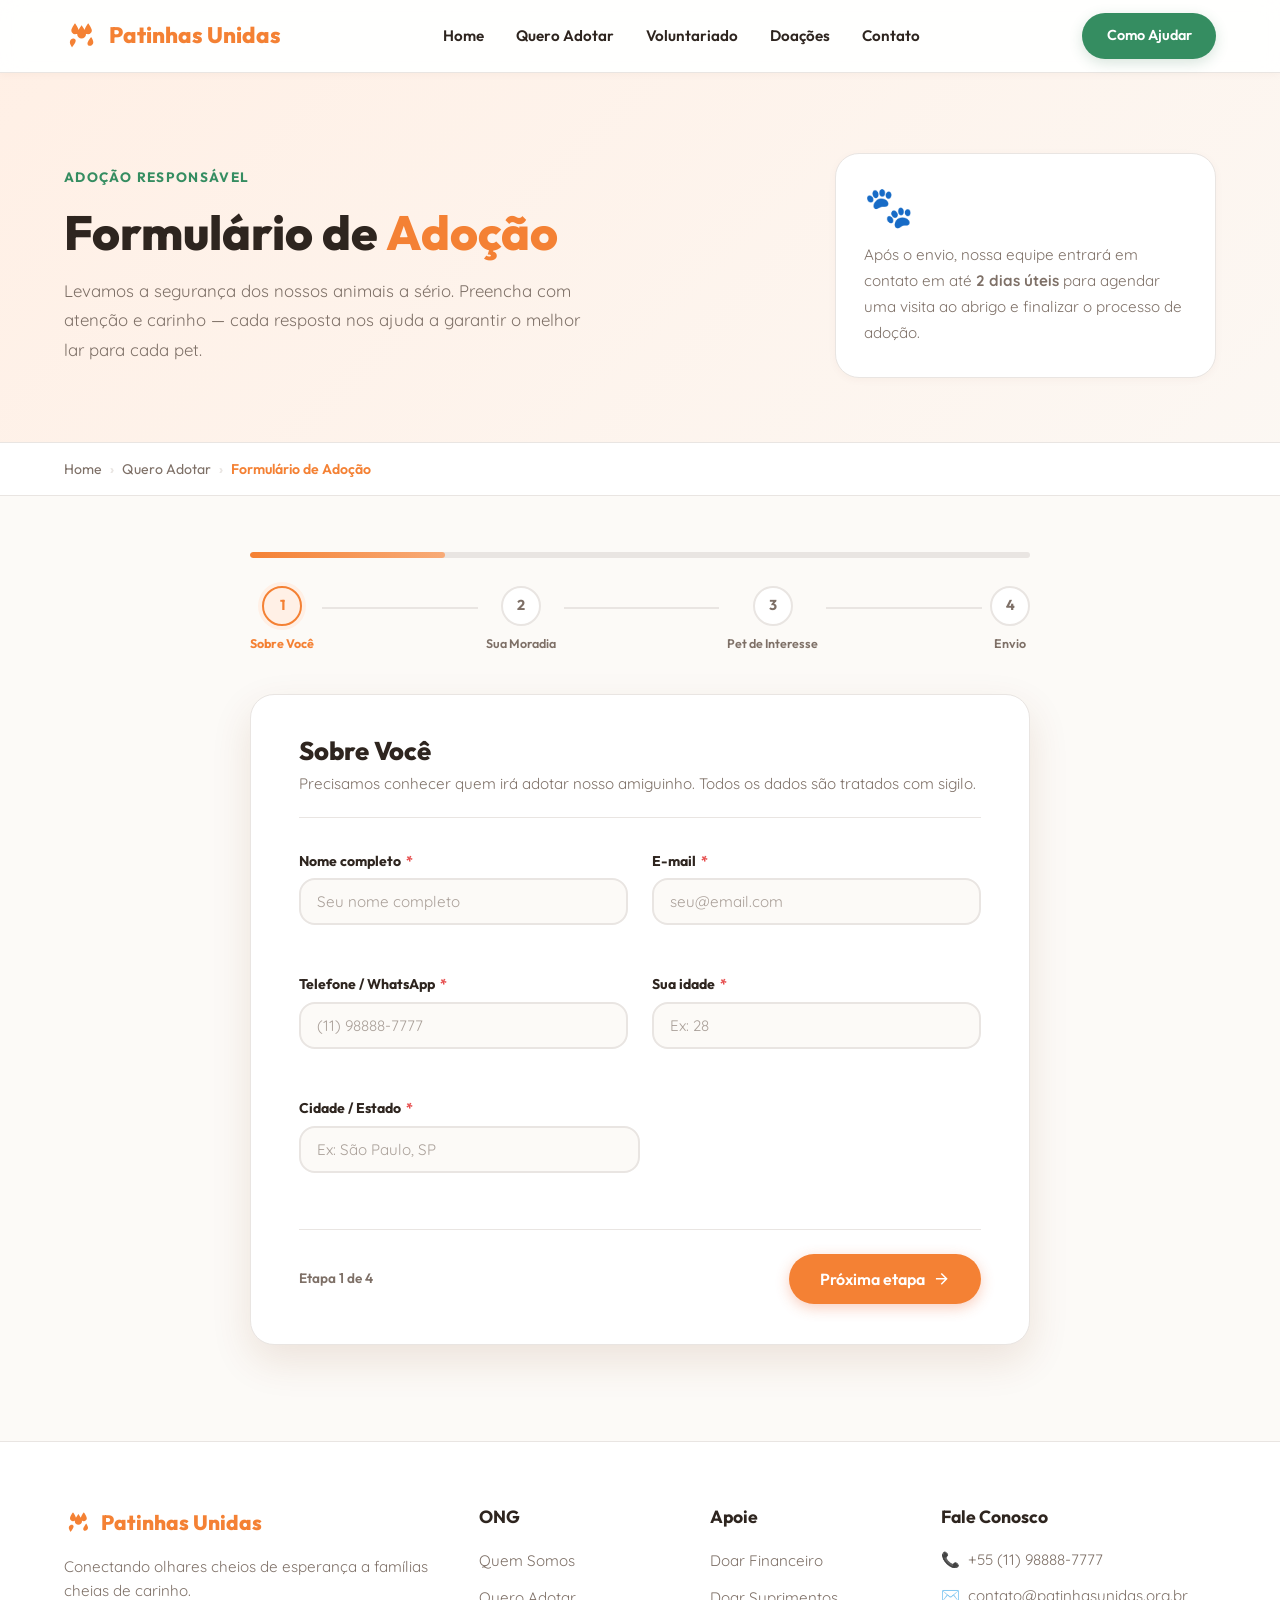
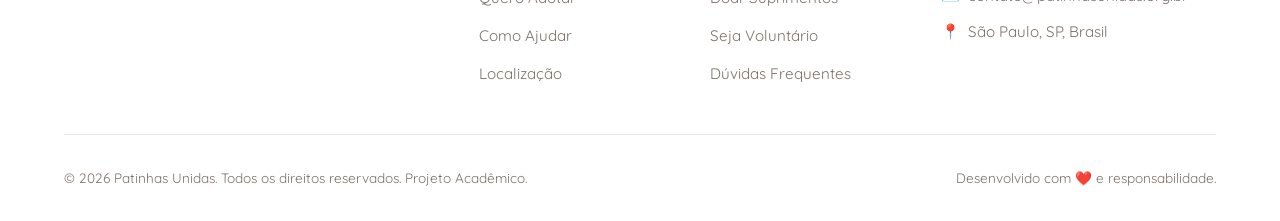
==== adotar.html @ 3703e211 "feat(adocao): cria formulario de adocao com validacao JS e campos condicionais para felinos" ====
<!DOCTYPE html>
<html lang="pt-BR">
<head>
    <meta charset="UTF-8">
    <meta name="viewport" content="width=device-width, initial-scale=1.0">
    <meta name="description" content="Preencha o formulário de adoção responsável da Patinhas Unidas e dê um lar amoroso a um animal resgatado.">
    <title>Formulário de Adoção | Patinhas Unidas</title>

    <link rel="stylesheet" href="css/variables.css">
    <link rel="stylesheet" href="css/global.css">
    <link rel="stylesheet" href="css/pages.css">
</head>
<body>

    <!-- ==========================================
         CABEÇALHO GLOBAL (HEADER)
         ========================================== -->
    <header class="site-header" id="main-header">
        <div class="container header-container">
            <a href="index.html" class="logo-area" aria-label="Voltar para a página inicial">
                <svg viewBox="0 0 24 24" xmlns="http://www.w3.org/2000/svg">
                    <path d="M12 14c-1.66 0-3-1.34-3-3 0-2 3-6 3-6s3 4 3 6c0 1.66-1.34 3-3 3zm-4.5-3c-1.38 0-2.5-1.12-2.5-2.5 0-1.67 2.5-5 2.5-5s2.5 3.33 2.5 5c0 1.38-1.12 2.5-2.5 2.5zm9 0c-1.38 0-2.5-1.12-2.5-2.5 0-1.67 2.5-5 2.5-5s2.5 3.33 2.5 5c0 1.38-1.12 2.5-2.5 2.5zM4 16.5c0-1.38 1.12-2.5 2.5-2.5.83 0 1.5.67 1.5 1.5 0 1.38-2.5 4.5-2.5 4.5s-1.5-2.12-1.5-3.5zm16 0c0 1.38-1.12 2.5-2.5 2.5-.83 0-1.5-.67-1.5-1.5 0-1.38 2.5-4.5 2.5-4.5s1.5 2.12 1.5 3.5z"/>
                </svg>
                <span>Patinhas Unidas</span>
            </a>

            <nav aria-label="Menu principal">
                <ul class="nav-menu">
                    <li><a href="index.html" class="nav-link">Home</a></li>
                    <li><a href="animais.html" class="nav-link">Quero Adotar</a></li>
                    <li><a href="voluntariado.html" class="nav-link">Voluntariado</a></li>
                    <li><a href="doacoes.html" class="nav-link">Doações</a></li>
                    <li><a href="contato.html" class="nav-link">Contato</a></li>
                </ul>
            </nav>

            <div class="header-actions">
                <a href="doacoes.html" class="btn btn-secondary btn-header-cta" style="padding: 0.6rem 1.4rem; font-size: 0.9rem;">Como Ajudar</a>
                <button class="hamburger" id="hamburger-menu" aria-label="Abrir menu de navegação" aria-expanded="false">
                    <span></span>
                    <span></span>
                    <span></span>
                </button>
            </div>
        </div>
    </header>

    <!-- ==========================================
         HERO DA PÁGINA DE ADOÇÃO
         ========================================== -->
    <section class="adoption-page-hero">
        <div class="container adoption-hero-container">
            <div class="adoption-hero-content">
                <span class="section-tag">Adoção Responsável</span>
                <h1 class="adoption-hero-title">Formulário de <span>Adoção</span></h1>
                <p class="adoption-hero-desc">Levamos a segurança dos nossos animais a sério. Preencha com atenção e carinho — cada resposta nos ajuda a garantir o melhor lar para cada pet.</p>
            </div>
            <div class="adoption-hero-note">
                <div class="hero-note-icon">🐾</div>
                <p>Após o envio, nossa equipe entrará em contato em até <strong>2 dias úteis</strong> para agendar uma visita ao abrigo e finalizar o processo de adoção.</p>
            </div>
        </div>
    </section>

    <!-- ==========================================
         BREADCRUMB
         ========================================== -->
    <nav class="breadcrumb-section" aria-label="Navegação estrutural">
        <div class="container">
            <div class="breadcrumb">
                <a href="index.html">Home</a>
                <span class="breadcrumb-sep">›</span>
                <a href="animais.html">Quero Adotar</a>
                <span class="breadcrumb-sep">›</span>
                <span class="breadcrumb-current">Formulário de Adoção</span>
            </div>
        </div>
    </nav>

    <!-- ==========================================
         SEÇÃO DO FORMULÁRIO
         ========================================== -->
    <section class="adoption-form-section">
        <div class="container">
            <div class="adoption-form-container">

                <!-- Indicador de Progresso (Steps) -->
                <div class="form-steps-wrapper" aria-label="Progresso do formulário">
                    <div class="form-progress-track"
                         role="progressbar"
                         aria-valuenow="25"
                         aria-valuemin="0"
                         aria-valuemax="100"
                         aria-label="Progresso do formulário">
                        <div class="form-progress-fill" id="form-progress-fill" style="width: 25%;"></div>
                    </div>
                    <div class="form-steps-nav">

                        <div class="step-item active" data-step="1">
                            <div class="step-circle">
                                <span class="step-num">1</span>
                                <svg class="step-check" viewBox="0 0 24 24" xmlns="http://www.w3.org/2000/svg">
                                    <path d="M9 16.17L4.83 12l-1.42 1.41L9 19 21 7l-1.41-1.41L9 16.17z"/>
                                </svg>
                            </div>
                            <span class="step-name">Sobre Você</span>
                        </div>

                        <div class="step-connector" aria-hidden="true"></div>

                        <div class="step-item" data-step="2">
                            <div class="step-circle">
                                <span class="step-num">2</span>
                                <svg class="step-check" viewBox="0 0 24 24" xmlns="http://www.w3.org/2000/svg">
                                    <path d="M9 16.17L4.83 12l-1.42 1.41L9 19 21 7l-1.41-1.41L9 16.17z"/>
                                </svg>
                            </div>
                            <span class="step-name">Sua Moradia</span>
                        </div>

                        <div class="step-connector" aria-hidden="true"></div>

                        <div class="step-item" data-step="3">
                            <div class="step-circle">
                                <span class="step-num">3</span>
                                <svg class="step-check" viewBox="0 0 24 24" xmlns="http://www.w3.org/2000/svg">
                                    <path d="M9 16.17L4.83 12l-1.42 1.41L9 19 21 7l-1.41-1.41L9 16.17z"/>
                                </svg>
                            </div>
                            <span class="step-name">Pet de Interesse</span>
                        </div>

                        <div class="step-connector" aria-hidden="true"></div>

                        <div class="step-item" data-step="4">
                            <div class="step-circle">
                                <span class="step-num">4</span>
                                <svg class="step-check" viewBox="0 0 24 24" xmlns="http://www.w3.org/2000/svg">
                                    <path d="M9 16.17L4.83 12l-1.42 1.41L9 19 21 7l-1.41-1.41L9 16.17z"/>
                                </svg>
                            </div>
                            <span class="step-name">Envio</span>
                        </div>

                    </div>
                </div>

                <!-- Card do Formulário -->
                <div class="form-card">
                    <form id="adoption-form" novalidate>

                        <!-- ===== ETAPA 1: Sobre Você ===== -->
                        <div class="form-step active" id="step-1">
                            <div class="form-step-header">
                                <h2 class="form-step-title">Sobre Você</h2>
                                <p class="form-step-desc">Precisamos conhecer quem irá adotar nosso amiguinho. Todos os dados são tratados com sigilo.</p>
                            </div>

                            <div class="form-row">
                                <div class="form-group">
                                    <label class="form-label" for="nome-adotante">
                                        Nome completo <span class="required-mark" aria-hidden="true">*</span>
                                    </label>
                                    <input
                                        type="text"
                                        id="nome-adotante"
                                        name="nome-adotante"
                                        class="form-control"
                                        placeholder="Seu nome completo"
                                        autocomplete="name"
                                        required
                                        aria-required="true"
                                        aria-describedby="erro-nome-adotante"
                                    >
                                    <span class="field-error" id="erro-nome-adotante" role="alert"></span>
                                </div>
                                <div class="form-group">
                                    <label class="form-label" for="email-adotante">
                                        E-mail <span class="required-mark" aria-hidden="true">*</span>
                                    </label>
                                    <input
                                        type="email"
                                        id="email-adotante"
                                        name="email-adotante"
                                        class="form-control"
                                        placeholder="seu@email.com"
                                        autocomplete="email"
                                        required
                                        aria-required="true"
                                        aria-describedby="erro-email-adotante"
                                    >
                                    <span class="field-error" id="erro-email-adotante" role="alert"></span>
                                </div>
                            </div>

                            <div class="form-row">
                                <div class="form-group">
                                    <label class="form-label" for="telefone-adotante">
                                        Telefone / WhatsApp <span class="required-mark" aria-hidden="true">*</span>
                                    </label>
                                    <input
                                        type="tel"
                                        id="telefone-adotante"
                                        name="telefone-adotante"
                                        class="form-control"
                                        placeholder="(11) 98888-7777"
                                        autocomplete="tel"
                                        required
                                        aria-required="true"
                                        aria-describedby="erro-telefone-adotante"
                                        maxlength="15"
                                    >
                                    <span class="field-error" id="erro-telefone-adotante" role="alert"></span>
                                </div>
                                <div class="form-group">
                                    <label class="form-label" for="idade-adotante">
                                        Sua idade <span class="required-mark" aria-hidden="true">*</span>
                                    </label>
                                    <input
                                        type="number"
                                        id="idade-adotante"
                                        name="idade-adotante"
                                        class="form-control"
                                        placeholder="Ex: 28"
                                        min="18"
                                        max="99"
                                        required
                                        aria-required="true"
                                        aria-describedby="erro-idade-adotante"
                                    >
                                    <span class="field-error" id="erro-idade-adotante" role="alert"></span>
                                </div>
                            </div>

                            <div class="form-row form-row-single">
                                <div class="form-group">
                                    <label class="form-label" for="cidade-adotante">
                                        Cidade / Estado <span class="required-mark" aria-hidden="true">*</span>
                                    </label>
                                    <input
                                        type="text"
                                        id="cidade-adotante"
                                        name="cidade-adotante"
                                        class="form-control"
                                        placeholder="Ex: São Paulo, SP"
                                        autocomplete="address-level2"
                                        required
                                        aria-required="true"
                                        aria-describedby="erro-cidade-adotante"
                                    >
                                    <span class="field-error" id="erro-cidade-adotante" role="alert"></span>
                                </div>
                            </div>
                        </div>

                        <!-- ===== ETAPA 2: Sua Moradia ===== -->
                        <div class="form-step" id="step-2">
                            <div class="form-step-header">
                                <h2 class="form-step-title">Sua Moradia</h2>
                                <p class="form-step-desc">Entender o ambiente garante que o pet estará seguro e confortável no novo lar.</p>
                            </div>

                            <div class="form-row">
                                <div class="form-group">
                                    <label class="form-label" for="tipo-moradia">
                                        Tipo de moradia <span class="required-mark" aria-hidden="true">*</span>
                                    </label>
                                    <select
                                        id="tipo-moradia"
                                        name="tipo-moradia"
                                        class="form-control"
                                        required
                                        aria-required="true"
                                        aria-describedby="erro-tipo-moradia"
                                    >
                                        <option value="" disabled selected>Selecione uma opção...</option>
                                        <option value="casa-quintal">Casa com quintal</option>
                                        <option value="casa-sem-quintal">Casa sem quintal</option>
                                        <option value="apartamento">Apartamento</option>
                                        <option value="sitio-chacara">Sítio / Chácara</option>
                                        <option value="outro">Outro</option>
                                    </select>
                                    <span class="field-error" id="erro-tipo-moradia" role="alert"></span>
                                </div>
                                <div class="form-group">
                                    <label class="form-label">
                                        A moradia é <span class="required-mark" aria-hidden="true">*</span>
                                    </label>
                                    <div class="radio-group" role="radiogroup" aria-describedby="erro-moradia-propria">
                                        <label class="radio-label">
                                            <input type="radio" name="moradia-propria" value="propria">
                                            <span class="radio-custom" aria-hidden="true"></span>
                                            Própria
                                        </label>
                                        <label class="radio-label">
                                            <input type="radio" name="moradia-propria" value="alugada">
                                            <span class="radio-custom" aria-hidden="true"></span>
                                            Alugada
                                        </label>
                                        <label class="radio-label">
                                            <input type="radio" name="moradia-propria" value="cedida">
                                            <span class="radio-custom" aria-hidden="true"></span>
                                            Cedida / Emprestada
                                        </label>
                                    </div>
                                    <span class="field-error" id="erro-moradia-propria" role="alert"></span>
                                </div>
                            </div>

                            <div class="form-group">
                                <label class="form-label">
                                    Já possui outros animais em casa? <span class="required-mark" aria-hidden="true">*</span>
                                </label>
                                <div class="radio-group radio-group-inline" role="radiogroup" aria-describedby="erro-outros-animais">
                                    <label class="radio-label">
                                        <input type="radio" name="outros-animais" value="sim" id="outros-sim">
                                        <span class="radio-custom" aria-hidden="true"></span>
                                        Sim
                                    </label>
                                    <label class="radio-label">
                                        <input type="radio" name="outros-animais" value="nao" id="outros-nao">
                                        <span class="radio-custom" aria-hidden="true"></span>
                                        Não
                                    </label>
                                </div>
                                <span class="field-error" id="erro-outros-animais" role="alert"></span>
                            </div>

                            <!-- Campo condicional: quais animais -->
                            <div class="conditional-block" id="campo-outros-animais">
                                <div class="form-group">
                                    <label class="form-label" for="desc-outros-animais">
                                        Quais animais você já possui? <span class="required-mark" aria-hidden="true">*</span>
                                    </label>
                                    <textarea
                                        id="desc-outros-animais"
                                        name="desc-outros-animais"
                                        class="form-control form-textarea"
                                        placeholder="Ex: 1 cachorro Labrador de porte médio, castrado. 1 gato SRD adulto, castrado..."
                                        rows="3"
                                        aria-describedby="hint-outros-animais erro-desc-outros-animais"
                                    ></textarea>
                                    <span class="field-hint" id="hint-outros-animais">Informar raça, porte e se são castrados nos ajuda a avaliar a compatibilidade com o pet adotado.</span>
                                    <span class="field-error" id="erro-desc-outros-animais" role="alert"></span>
                                </div>
                            </div>
                        </div>

                        <!-- ===== ETAPA 3: Pet de Interesse ===== -->
                        <div class="form-step" id="step-3">
                            <div class="form-step-header">
                                <h2 class="form-step-title">Pet de Interesse</h2>
                                <p class="form-step-desc">Qual dos nossos amiguinhos tocou o seu coração? Se ainda não decidiu, tudo bem!</p>
                            </div>

                            <div class="form-group">
                                <label class="form-label" for="pet-interesse">
                                    Animal de interesse <span class="required-mark" aria-hidden="true">*</span>
                                </label>
                                <select
                                    id="pet-interesse"
                                    name="pet-interesse"
                                    class="form-control"
                                    required
                                    aria-required="true"
                                    aria-describedby="erro-pet-interesse"
                                >
                                    <option value="" disabled selected>Selecione o pet...</option>
                                    <option value="sem-preferencia" data-species="qualquer">Sem preferência — quero conhecer todos</option>
                                    <option value="julie" data-species="cachorro">Julie — Cachorro Beagle, Jovem (2 anos), Fêmea</option>
                                    <option value="apollo" data-species="gato">Apollo — Gato SRD, Adulto (5 anos), Macho</option>
                                    <option value="orion" data-species="gato">Orion — Gato SRD, Adulto (5 anos), Macho</option>
                                    <option value="loki" data-species="gato">Loki — Gato SRD, Jovem (1 ano), Macho</option>
                                </select>
                                <span class="field-error" id="erro-pet-interesse" role="alert"></span>
                            </div>

                            <!-- Campos condicionais: Felinos -->
                            <div class="conditional-block feline-fields" id="feline-fields">

                                <div class="feline-alert" role="note">
                                    <span class="feline-alert-icon" aria-hidden="true">🐈</span>
                                    <div>
                                        <strong>Atenção: Segurança para Felinos</strong>
                                        <p>Gatos são animais extremamente curiosos e ágeis. Para garantir a integridade e segurança do pet, precisamos confirmar algumas informações importantes sobre o seu lar antes de prosseguir.</p>
                                    </div>
                                </div>

                                <div class="form-group">
                                    <label class="form-label">
                                        As janelas e aberturas da sua casa têm tela de proteção milimétricas? <span class="required-mark" aria-hidden="true">*</span>
                                    </label>
                                    <div class="radio-group" role="radiogroup" aria-describedby="erro-janelas-teladas">
                                        <label class="radio-label">
                                            <input type="radio" name="janelas-teladas" value="sim" id="janelas-sim">
                                            <span class="radio-custom" aria-hidden="true"></span>
                                            Sim, já tenho telas de proteção instaladas em todas as aberturas
                                        </label>
                                        <label class="radio-label">
                                            <input type="radio" name="janelas-teladas" value="providenciar" id="janelas-providenciar">
                                            <span class="radio-custom" aria-hidden="true"></span>
                                            Ainda não tenho, mas vou providenciar antes de receber o pet
                                        </label>
                                        <label class="radio-label">
                                            <input type="radio" name="janelas-teladas" value="nao" id="janelas-nao">
                                            <span class="radio-custom" aria-hidden="true"></span>
                                            Não tenho e não planejo instalar
                                        </label>
                                    </div>
                                    <span class="field-error" id="erro-janelas-teladas" role="alert"></span>
                                </div>

                                <div class="form-group">
                                    <label class="form-label" for="rotas-fuga">
                                        Descreva como irá prevenir rotas de fuga <span class="required-mark" aria-hidden="true">*</span>
                                    </label>
                                    <textarea
                                        id="rotas-fuga"
                                        name="rotas-fuga"
                                        class="form-control form-textarea"
                                        placeholder="Descreva as medidas de segurança: telas milimétricas, redes de proteção, portas duplas, cômodos vetados ao pet, etc."
                                        rows="4"
                                        aria-describedby="hint-rotas-fuga erro-rotas-fuga"
                                    ></textarea>
                                    <span class="field-hint" id="hint-rotas-fuga">Seja específico. Ex: "Instalei rede de proteção em todos os cômodos. A área de serviço tem porta dupla e o terraço será fechado com tela antes da chegada do gato."</span>
                                    <span class="field-error" id="erro-rotas-fuga" role="alert"></span>
                                </div>

                            </div>
                        </div>

                        <!-- ===== ETAPA 4: Comprometimento e Envio ===== -->
                        <div class="form-step" id="step-4">
                            <div class="form-step-header">
                                <h2 class="form-step-title">Comprometimento</h2>
                                <p class="form-step-desc">Última etapa! Queremos entender sua motivação e confirmar seu compromisso com o bem-estar do pet.</p>
                            </div>

                            <div class="form-row">
                                <div class="form-group">
                                    <label class="form-label" for="horas-sozinho">
                                        Horas por dia que o animal ficará sozinho <span class="required-mark" aria-hidden="true">*</span>
                                    </label>
                                    <select
                                        id="horas-sozinho"
                                        name="horas-sozinho"
                                        class="form-control"
                                        required
                                        aria-required="true"
                                        aria-describedby="erro-horas-sozinho"
                                    >
                                        <option value="" disabled selected>Selecione...</option>
                                        <option value="menos-4h">Menos de 4 horas por dia</option>
                                        <option value="4-8h">Entre 4 e 8 horas por dia</option>
                                        <option value="mais-8h">Mais de 8 horas por dia</option>
                                    </select>
                                    <span class="field-error" id="erro-horas-sozinho" role="alert"></span>
                                </div>
                                <div class="form-group">
                                    <label class="form-label">Já teve animais de estimação antes?</label>
                                    <div class="radio-group radio-group-inline" role="radiogroup">
                                        <label class="radio-label">
                                            <input type="radio" name="teve-animais" value="sim">
                                            <span class="radio-custom" aria-hidden="true"></span>
                                            Sim
                                        </label>
                                        <label class="radio-label">
                                            <input type="radio" name="teve-animais" value="nao">
                                            <span class="radio-custom" aria-hidden="true"></span>
                                            Não
                                        </label>
                                    </div>
                                </div>
                            </div>

                            <div class="form-group">
                                <label class="form-label" for="motivo-adocao">
                                    Por que você quer adotar? <span class="required-mark" aria-hidden="true">*</span>
                                </label>
                                <textarea
                                    id="motivo-adocao"
                                    name="motivo-adocao"
                                    class="form-control form-textarea"
                                    placeholder="Conte-nos sua história e motivação para adotar. Quanto mais detalhes, melhor para nós avaliarmos o processo!"
                                    rows="5"
                                    required
                                    aria-required="true"
                                    aria-describedby="motivo-counter erro-motivo-adocao"
                                ></textarea>
                                <div class="textarea-counter" id="motivo-counter" aria-live="polite">
                                    <span id="motivo-count">0</span> / mínimo 30 caracteres
                                </div>
                                <span class="field-error" id="erro-motivo-adocao" role="alert"></span>
                            </div>

                            <div class="form-terms">
                                <h3 class="terms-title">Termos de Adoção Responsável</h3>

                                <div class="form-group">
                                    <label class="checkbox-label">
                                        <input
                                            type="checkbox"
                                            id="termo-responsabilidade"
                                            name="termo-responsabilidade"
                                            required
                                            aria-required="true"
                                            aria-describedby="erro-termo-responsabilidade"
                                        >
                                        <span class="checkbox-custom" aria-hidden="true"></span>
                                        <span>Aceito os <strong>Termos de Adoção Responsável</strong> da Patinhas Unidas, comprometendo-me a oferecer abrigo seguro, alimentação adequada, cuidados veterinários e carinho ao animal.</span>
                                    </label>
                                    <span class="field-error" id="erro-termo-responsabilidade" role="alert"></span>
                                </div>

                                <div class="form-group">
                                    <label class="checkbox-label">
                                        <input
                                            type="checkbox"
                                            id="termo-leitura"
                                            name="termo-leitura"
                                            required
                                            aria-required="true"
                                            aria-describedby="erro-termo-leitura"
                                        >
                                        <span class="checkbox-custom" aria-hidden="true"></span>
                                        <span>Confirmo que compreendo que a adoção é um compromisso <strong>vitalício</strong> e que, em caso de impossibilidade, a devolução deve ser comunicada à ONG para garantir a recolocação segura do animal.</span>
                                    </label>
                                    <span class="field-error" id="erro-termo-leitura" role="alert"></span>
                                </div>
                            </div>
                        </div>

                        <!-- Navegação entre etapas -->
                        <div class="form-nav">
                            <button type="button" class="btn btn-outline form-btn-back" id="form-btn-prev" style="display:none;" aria-label="Voltar para a etapa anterior">
                                <svg viewBox="0 0 24 24" xmlns="http://www.w3.org/2000/svg" aria-hidden="true">
                                    <path d="M20 11H7.83l5.59-5.59L12 4l-8 8 8 8 1.41-1.41L7.83 13H20v-2z"/>
                                </svg>
                                Anterior
                            </button>

                            <div class="form-step-indicator" aria-live="polite">
                                Etapa <span id="current-step-num">1</span> de 4
                            </div>

                            <button type="button" class="btn btn-primary" id="form-btn-next" aria-label="Avançar para a próxima etapa">
                                Próxima etapa
                                <svg viewBox="0 0 24 24" xmlns="http://www.w3.org/2000/svg" aria-hidden="true">
                                    <path d="M12 4l-1.41 1.41L16.17 11H4v2h12.17l-5.58 5.59L12 20l8-8-8-8z"/>
                                </svg>
                            </button>

                            <button type="submit" class="btn btn-primary" id="form-btn-submit" style="display:none;" aria-label="Enviar solicitação de adoção">
                                Enviar Solicitação
                                <svg viewBox="0 0 24 24" xmlns="http://www.w3.org/2000/svg" aria-hidden="true">
                                    <path d="M2.01 21L23 12 2.01 3 2 10l15 2-15 2z"/>
                                </svg>
                            </button>
                        </div>

                    </form>
                </div>
                <!-- /.form-card -->

            </div>
        </div>
    </section>

    <!-- ==========================================
         MODAL DE SUCESSO (animado)
         ========================================== -->
    <div class="success-overlay"
         id="success-modal"
         role="dialog"
         aria-modal="true"
         aria-labelledby="success-title"
         aria-describedby="success-desc"
         style="display:none;">
        <div class="success-card">
            <div class="success-icon-wrapper" aria-hidden="true">
                <svg class="success-checkmark" viewBox="0 0 52 52" xmlns="http://www.w3.org/2000/svg">
                    <circle class="checkmark-circle" cx="26" cy="26" r="25" fill="none"/>
                    <path class="checkmark-check" fill="none" d="M14.1 27.2l7.1 7.2 16.7-16.8"/>
                </svg>
            </div>
            <h2 id="success-title" class="success-title">Solicitação Enviada!</h2>
            <p id="success-desc" class="success-desc">
                Obrigada por querer adotar! Nossa equipe analisará sua solicitação e entrará em contato em até <strong>2 dias úteis</strong> para agendar uma visita ao abrigo e dar continuidade ao processo.
            </p>
            <div class="success-paw" aria-hidden="true">🐾</div>
            <div class="success-actions">
                <a href="animais.html" class="btn btn-primary">Ver outros animais</a>
                <a href="index.html" class="btn btn-outline">Voltar ao início</a>
            </div>
        </div>
    </div>

    <!-- ==========================================
         RODAPÉ GLOBAL (FOOTER)
         ========================================== -->
    <footer class="site-footer">
        <div class="container">
            <div class="footer-grid">
                <div class="footer-brand">
                    <div class="footer-logo">
                        <svg viewBox="0 0 24 24" xmlns="http://www.w3.org/2000/svg">
                            <path d="M12 14c-1.66 0-3-1.34-3-3 0-2 3-6 3-6s3 4 3 6c0 1.66-1.34 3-3 3zm-4.5-3c-1.38 0-2.5-1.12-2.5-2.5 0-1.67 2.5-5 2.5-5s2.5 3.33 2.5 5c0 1.38-1.12 2.5-2.5 2.5zm9 0c-1.38 0-2.5-1.12-2.5-2.5 0-1.67 2.5-5 2.5-5s2.5 3.33 2.5 5c0 1.38-1.12 2.5-2.5 2.5zM4 16.5c0-1.38 1.12-2.5 2.5-2.5.83 0 1.5.67 1.5 1.5 0 1.38-2.5 4.5-2.5 4.5s-1.5-2.12-1.5-3.5zm16 0c0 1.38-1.12 2.5-2.5 2.5-.83 0-1.5-.67-1.5-1.5 0-1.38 2.5-4.5 2.5-4.5s1.5 2.12 1.5 3.5z"/>
                        </svg>
                        <span>Patinhas Unidas</span>
                    </div>
                    <p class="footer-tagline">Conectando olhares cheios de esperança a famílias cheias de carinho.</p>
                </div>

                <div>
                    <h4 class="footer-heading">ONG</h4>
                    <ul class="footer-links">
                        <li><a href="index.html#sobre">Quem Somos</a></li>
                        <li><a href="animais.html">Quero Adotar</a></li>
                        <li><a href="voluntariado.html">Como Ajudar</a></li>
                        <li><a href="contato.html">Localização</a></li>
                    </ul>
                </div>

                <div>
                    <h4 class="footer-heading">Apoie</h4>
                    <ul class="footer-links">
                        <li><a href="doacoes.html">Doar Financeiro</a></li>
                        <li><a href="doacoes.html">Doar Suprimentos</a></li>
                        <li><a href="voluntariado.html">Seja Voluntário</a></li>
                        <li><a href="contato.html">Dúvidas Frequentes</a></li>
                    </ul>
                </div>

                <div>
                    <h4 class="footer-heading">Fale Conosco</h4>
                    <div class="footer-contact-info">
                        <div class="footer-contact-item"><span>📞</span> +55 (11) 98888-7777</div>
                        <div class="footer-contact-item"><span>✉️</span> contato@patinhasunidas.org.br</div>
                        <div class="footer-contact-item"><span>📍</span> São Paulo, SP, Brasil</div>
                    </div>
                </div>
            </div>

            <div class="footer-bottom">
                <p>&copy; 2026 Patinhas Unidas. Todos os direitos reservados. Projeto Acadêmico.</p>
                <p>Desenvolvido com ❤️ e responsabilidade.</p>
            </div>
        </div>
    </footer>

    <script src="js/main.js"></script>
    <script src="js/form-validation.js"></script>
</body>
</html>
---- css/variables.css ----
/* ==========================================================================
   DESIGN SYSTEM - VARIÁVEIS DO PROJETO (ONG DE ADOÇÃO)
   ========================================================================== */

@import url('https://fonts.googleapis.com/css2?family=Outfit:wght@300;400;500;600;700;800&family=Quicksand:wght@400;500;600;700&display=swap');

:root {
    /* --- Tipografia --- */
    --font-heading: 'Outfit', sans-serif;
    --font-body: 'Quicksand', sans-serif;

    /* --- Paleta de Cores Acolhedora (Tema Claro) --- */
    --primary: hsl(24, 90%, 58%);         /* Terracota/Laranja amigável (Alegria, energia pet) */
    --primary-hover: hsl(24, 90%, 48%);
    --primary-light: hsl(24, 100%, 95%);
    --secondary: hsl(150, 45%, 38%);       /* Verde Menta/Folha (Natureza, saúde, esperança) */
    --secondary-hover: hsl(150, 45%, 30%);
    --secondary-light: hsl(150, 60%, 96%);

    --accent: hsl(45, 95%, 60%);          /* Amarelo Quente (Acolhimento, calor humano) */
    --text-main: hsl(24, 20%, 15%);       /* Chocolate escuro suave em vez de preto puro */
    --text-muted: hsl(24, 10%, 45%);
    --bg-main: hsl(30, 50%, 98%);         /* Off-white quente super suave e acolhedor */
    --bg-card: hsl(0, 0%, 100%);
    --border-color: hsl(24, 15%, 90%);
    
    /* --- Estados --- */
    --success: hsl(140, 50%, 45%);
    --error: hsl(0, 75%, 60%);
    --warning: hsl(35, 90%, 55%);

    /* --- Elevação e Sombras --- */
    --shadow-sm: 0 2px 8px rgba(120, 60, 20, 0.04);
    --shadow-md: 0 8px 24px rgba(120, 60, 20, 0.08);
    --shadow-lg: 0 16px 40px rgba(120, 60, 20, 0.12);
    
    /* --- Layout e Transições --- */
    --radius-sm: 8px;
    --radius-md: 16px;
    --radius-lg: 24px;
    --radius-full: 9999px;
    --transition-fast: 0.2s cubic-bezier(0.4, 0, 0.2, 1);
    --transition-smooth: 0.4s cubic-bezier(0.4, 0, 0.2, 1);
    --max-width: 1200px;
}
---- css/global.css ----
/* ==========================================================================
   GLOBAL STYLES, HEADER, FOOTER & RESET
   ========================================================================== */

/* --- Reset & Base Configs --- */
*, *::before, *::after {
    box-sizing: border-box;
    margin: 0;
    padding: 0;
}

html {
    scroll-behavior: smooth;
    font-size: 16px;
}

body {
    font-family: var(--font-body);
    background-color: var(--bg-main);
    color: var(--text-main);
    line-height: 1.6;
    overflow-x: hidden;
    transition: background-color var(--transition-smooth), color var(--transition-smooth);
}

h1, h2, h3, h4, h5, h6 {
    font-family: var(--font-heading);
    font-weight: 700;
    color: var(--text-main);
    line-height: 1.25;
}

a {
    color: inherit;
    text-decoration: none;
    transition: color var(--transition-fast);
}

img {
    max-width: 100%;
    height: auto;
    display: block;
    border-radius: var(--radius-md);
}

/* --- Container e Layouts --- */
.container {
    width: 100%;
    max-width: var(--max-width);
    margin: 0 auto;
    padding: 0 1.5rem;
}

/* --- Botões / CTAs Premium --- */
.btn {
    display: inline-flex;
    align-items: center;
    justify-content: center;
    gap: 0.5rem;
    padding: 0.8rem 1.8rem;
    font-family: var(--font-heading);
    font-weight: 600;
    font-size: 1rem;
    border-radius: var(--radius-full);
    border: 2px solid transparent;
    cursor: pointer;
    transition: transform var(--transition-fast), background-color var(--transition-fast), border-color var(--transition-fast), box-shadow var(--transition-fast);
}

.btn:hover {
    transform: translateY(-2px);
}

.btn:active {
    transform: translateY(0);
}

.btn-primary {
    background-color: var(--primary);
    color: #ffffff;
    box-shadow: 0 4px 14px rgba(235, 94, 40, 0.3);
}

.btn-primary:hover {
    background-color: var(--primary-hover);
    box-shadow: 0 6px 20px rgba(235, 94, 40, 0.4);
}

.btn-secondary {
    background-color: var(--secondary);
    color: #ffffff;
    box-shadow: 0 4px 14px rgba(56, 122, 87, 0.2);
}

.btn-secondary:hover {
    background-color: var(--secondary-hover);
    box-shadow: 0 6px 20px rgba(56, 122, 87, 0.3);
}

.btn-outline {
    background-color: transparent;
    border-color: var(--primary);
    color: var(--primary);
}

.btn-outline:hover {
    background-color: var(--primary-light);
}

/* --- Badges --- */
.badge {
    display: inline-flex;
    padding: 0.25rem 0.75rem;
    border-radius: var(--radius-full);
    font-size: 0.8rem;
    font-weight: 700;
    text-transform: uppercase;
}

.badge-success {
    background-color: var(--secondary-light);
    color: var(--secondary);
}

.badge-warning {
    background-color: var(--primary-light);
    color: var(--primary);
}

/* --- HEADER GLOBAL (Glassmorphism & Responsivo) --- */
.site-header {
    position: sticky;
    top: 0;
    left: 0;
    width: 100%;
    z-index: 1000;
    background-color: rgba(255, 255, 255, 0.85);
    backdrop-filter: blur(12px);
    -webkit-backdrop-filter: blur(12px);
    border-bottom: 1px solid var(--border-color);
    box-shadow: var(--shadow-sm);
    transition: background-color var(--transition-smooth), border-color var(--transition-smooth);
}

.header-container {
    display: flex;
    align-items: center;
    justify-content: space-between;
    height: 4.5rem;
}

.logo-area {
    display: flex;
    align-items: center;
    gap: 0.6rem;
    font-family: var(--font-heading);
    font-size: 1.4rem;
    font-weight: 800;
    color: var(--primary);
}

.logo-area svg {
    fill: currentColor;
    width: 2.2rem;
    height: 2.2rem;
}

.nav-menu {
    display: flex;
    align-items: center;
    gap: 2rem;
    list-style: none;
}

.nav-link {
    font-family: var(--font-heading);
    font-weight: 600;
    font-size: 0.95rem;
    position: relative;
    padding: 0.4rem 0;
    color: var(--text-main);
}

.nav-link:hover, .nav-link.active {
    color: var(--primary);
}

.nav-link::after {
    content: '';
    position: absolute;
    bottom: 0;
    left: 0;
    width: 0;
    height: 2px;
    background-color: var(--primary);
    transition: width var(--transition-fast);
}

.nav-link:hover::after, .nav-link.active::after {
    width: 100%;
}

/* -- Ações no Header -- */
.header-actions {
    display: flex;
    align-items: center;
    gap: 1rem;
}

/* Menu Hambúrguer (Mobile) */
.hamburger {
    display: none;
    flex-direction: column;
    justify-content: space-between;
    width: 24px;
    height: 18px;
    background: none;
    border: none;
    cursor: pointer;
    z-index: 1010;
}

.hamburger span {
    display: block;
    width: 100%;
    height: 2px;
    background-color: var(--text-main);
    border-radius: var(--radius-full);
    transition: transform var(--transition-fast), opacity var(--transition-fast);
}

/* --- FOOTER GLOBAL --- */
.site-footer {
    background-color: var(--bg-card);
    border-top: 1px solid var(--border-color);
    padding: 4rem 0 2rem 0;
    margin-top: auto;
    transition: background-color var(--transition-smooth), border-color var(--transition-smooth);
}

.footer-grid {
    display: grid;
    grid-template-columns: 2fr 1fr 1fr 1.5fr;
    gap: 3rem;
    margin-bottom: 3rem;
}

.footer-brand {
    display: flex;
    flex-direction: column;
    gap: 1rem;
}

.footer-logo {
    display: flex;
    align-items: center;
    gap: 0.5rem;
    font-family: var(--font-heading);
    font-size: 1.3rem;
    font-weight: 800;
    color: var(--primary);
}

.footer-logo svg {
    fill: currentColor;
    width: 1.8rem;
    height: 1.8rem;
}

.footer-tagline {
    color: var(--text-muted);
    font-size: 0.95rem;
}

.footer-heading {
    font-size: 1.1rem;
    margin-bottom: 1.25rem;
    color: var(--text-main);
}

.footer-links {
    list-style: none;
    display: flex;
    flex-direction: column;
    gap: 0.75rem;
}

.footer-links a {
    color: var(--text-muted);
    font-size: 0.95rem;
}

.footer-links a:hover {
    color: var(--primary);
    padding-left: 4px;
}

.footer-contact-info {
    display: flex;
    flex-direction: column;
    gap: 0.75rem;
    color: var(--text-muted);
    font-size: 0.95rem;
}

.footer-contact-item {
    display: flex;
    align-items: center;
    gap: 0.5rem;
}

.footer-bottom {
    border-top: 1px solid var(--border-color);
    padding-top: 2rem;
    display: flex;
    justify-content: space-between;
    align-items: center;
    font-size: 0.85rem;
    color: var(--text-muted);
}

/* --- RESPONSIVIDADE (MEDIA QUERIES) --- */
@media (max-width: 992px) {
    .footer-grid {
        grid-template-columns: 1fr 1fr;
        gap: 2rem;
    }
}

@media (max-width: 768px) {
    /* Menu mobile via Hambúrguer */
    .hamburger {
        display: flex;
    }

    .nav-menu {
        position: fixed;
        top: 4.5rem;
        left: 0;
        width: 100%;
        height: calc(100vh - 4.5rem);
        background-color: var(--bg-card);
        flex-direction: column;
        justify-content: center;
        gap: 2.5rem;
        padding: 2rem;
        transform: translateX(-100%);
        transition: transform var(--transition-smooth);
        box-shadow: var(--shadow-lg);
        z-index: 999;
    }

    .nav-menu.open {
        transform: translateX(0);
    }

    .nav-link {
        font-size: 1.3rem;
    }

    /* Animação do Hamburger */
    .hamburger.active span:nth-child(1) {
        transform: translateY(8px) rotate(45deg);
    }
    .hamburger.active span:nth-child(2) {
        opacity: 0;
    }
    .hamburger.active span:nth-child(3) {
        transform: translateY(-8px) rotate(-45deg);
    }

    .footer-grid {
        grid-template-columns: 1fr;
        gap: 2rem;
    }

    .footer-bottom {
        flex-direction: column;
        gap: 1rem;
        text-align: center;
    }
}
---- css/pages.css ----
/* ==========================================================================
   PAGE SPECIFIC STYLES - HOME & OTHERS
   ========================================================================== */

/* ==========================================================================
   PÁGINA HOME (PÁGINA INICIAL)
   ========================================================================== */

/* --- Seção Hero / Banner Principal --- */
.hero-section {
    padding: 6rem 0 4rem 0;
    position: relative;
    overflow: hidden;
}

.hero-container {
    display: grid;
    grid-template-columns: 1.1fr 0.9fr;
    align-items: center;
    gap: 4rem;
}

.hero-content {
    display: flex;
    flex-direction: column;
    align-items: flex-start;
    gap: 1.5rem;
}

.hero-tag {
    background-color: var(--primary-light);
    color: var(--primary);
    padding: 0.5rem 1rem;
    border-radius: var(--radius-full);
    font-size: 0.85rem;
    font-weight: 700;
    text-transform: uppercase;
    letter-spacing: 0.05em;
    display: inline-flex;
    align-items: center;
    gap: 0.5rem;
}

.hero-title {
    font-size: 3.5rem;
    font-weight: 800;
    color: var(--text-main);
    line-height: 1.15;
}

.hero-title span {
    color: var(--primary);
}

.hero-description {
    font-size: 1.15rem;
    color: var(--text-muted);
    max-width: 520px;
}

.hero-buttons {
    display: flex;
    gap: 1rem;
    margin-top: 1rem;
}

.hero-image-area {
    position: relative;
}

.hero-image-wrapper {
    position: relative;
    border-radius: var(--radius-lg);
    overflow: hidden;
    box-shadow: var(--shadow-lg);
    aspect-ratio: 4 / 3;
    background-color: var(--primary-light);
    /* cor de fundo enquanto a imagem carrega */
}

.hero-image-wrapper img {
    width: 100%;
    height: 100%;
    object-fit: cover;
    object-position: top;
    transition: transform var(--transition-smooth);
}

.hero-image-wrapper:hover img {
    transform: scale(1.03);
}

/* --- Seção Apresentação da ONG (Sobre Nós) --- */
.about-section {
    padding: 6rem 0;
    background-color: var(--bg-card);
    transition: background-color var(--transition-smooth);
}

.about-grid {
    display: grid;
    grid-template-columns: 0.9fr 1.1fr;
    align-items: center;
    gap: 5rem;
}

.about-image {
    position: relative;
}

.about-image img {
    box-shadow: var(--shadow-lg);
    aspect-ratio: 1 / 1;
    object-fit: cover;
}

.about-content {
    display: flex;
    flex-direction: column;
    gap: 1.5rem;
}

.section-tag {
    color: var(--secondary);
    font-family: var(--font-heading);
    font-weight: 700;
    text-transform: uppercase;
    font-size: 0.85rem;
    letter-spacing: 0.1em;
}

.section-title {
    font-size: 2.4rem;
    font-weight: 800;
    margin-top: -0.5rem;
}

.about-text {
    color: var(--text-muted);
    font-size: 1.05rem;
}

/* --- Seção Missão, Visão e Valores (Cards) --- */
.mvv-section {
    padding: 6rem 0;
}

.mvv-grid {
    display: grid;
    grid-template-columns: repeat(3, 1fr);
    gap: 2rem;
    margin-top: 3rem;
}

.mvv-card {
    background-color: var(--bg-card);
    padding: 2.5rem;
    border-radius: var(--radius-lg);
    box-shadow: var(--shadow-sm);
    border: 1px solid var(--border-color);
    display: flex;
    flex-direction: column;
    gap: 1rem;
    transition: transform var(--transition-fast), box-shadow var(--transition-fast), border-color var(--transition-fast);
}

.mvv-card:hover {
    transform: translateY(-5px);
    box-shadow: var(--shadow-md);
    border-color: var(--primary-light);
}

.mvv-icon {
    width: 3.5rem;
    height: 3.5rem;
    border-radius: var(--radius-md);
    display: flex;
    align-items: center;
    justify-content: center;
    margin-bottom: 0.5rem;
}

.mvv-icon-missao {
    background-color: var(--primary-light);
    color: var(--primary);
}

.mvv-icon-visao {
    background-color: var(--secondary-light);
    color: var(--secondary);
}

.mvv-icon-valores {
    background-color: hsl(45, 95%, 93%);
    color: hsl(45, 95%, 45%);
}

.mvv-icon svg {
    width: 1.8rem;
    height: 1.8rem;
    fill: currentColor;
}

.mvv-card h3 {
    font-size: 1.35rem;
}

.mvv-card p {
    color: var(--text-muted);
    font-size: 0.95rem;
}

/* --- Seção Como Ajudar --- */
.help-section {
    padding: 6rem 0;
    background-color: var(--secondary-light);
    transition: background-color var(--transition-smooth);
}

.help-header {
    text-align: center;
    max-width: 600px;
    margin: 0 auto 3.5rem auto;
    display: flex;
    flex-direction: column;
    gap: 0.5rem;
}

.help-grid {
    display: grid;
    grid-template-columns: repeat(3, 1fr);
    gap: 2rem;
}

.help-card {
    background-color: var(--bg-card);
    padding: 2.5rem;
    border-radius: var(--radius-lg);
    box-shadow: var(--shadow-sm);
    display: flex;
    flex-direction: column;
    align-items: center;
    text-align: center;
    gap: 1.2rem;
    transition: transform var(--transition-smooth);
}

.help-card:hover {
    transform: translateY(-5px);
}

.help-icon {
    width: 4rem;
    height: 4rem;
    border-radius: 50%;
    background-color: var(--bg-main);
    display: flex;
    align-items: center;
    justify-content: center;
    color: var(--secondary);
    font-size: 1.8rem;
}

.help-card h3 {
    font-size: 1.3rem;
}

.help-card p {
    color: var(--text-muted);
    font-size: 0.95rem;
}

.help-card .btn {
    margin-top: auto;
    width: 100%;
}

/* --- Seção de Destaque Animais na Home --- */
.featured-section {
    padding: 6rem 0;
}

.featured-header {
    display: flex;
    justify-content: space-between;
    align-items: flex-end;
    margin-bottom: 3.5rem;
}

.featured-header-text {
    display: flex;
    flex-direction: column;
    gap: 0.5rem;
}

.featured-grid {
    display: grid;
    grid-template-columns: repeat(3, 1fr);
    gap: 2rem;
}

/* ==========================================================================
   RESPONSIVIDADE DAS PÁGINAS
   ========================================================================== */
@media (max-width: 992px) {
    .hero-container {
        grid-template-columns: 1fr;
        text-align: center;
        gap: 3rem;
    }

    .hero-content {
        align-items: center;
    }

    .hero-image-area {
        max-width: 500px;
        margin: 0 auto;
        width: 100%;
    }

    .about-grid {
        grid-template-columns: 1fr;
        gap: 3rem;
    }

    .about-image {
        max-width: 450px;
        margin: 0 auto;
        width: 100%;
    }

    .mvv-grid {
        grid-template-columns: 1fr;
    }

    .help-grid {
        grid-template-columns: 1fr;
    }

    .featured-grid {
        grid-template-columns: 1fr 1fr;
    }
}

@media (max-width: 768px) {
    .hero-title {
        font-size: 2.5rem;
    }

    .hero-buttons {
        flex-direction: column;
        width: 100%;
    }

    .hero-buttons .btn {
        width: 100%;
    }

    .featured-grid {
        grid-template-columns: 1fr;
    }

    .featured-header {
        flex-direction: column;
        align-items: flex-start;
        gap: 1.5rem;
    }

    .featured-header .btn {
        width: 100%;
    }
}

/* ==========================================================================
   PÁGINA ANIMAIS (CATÁLOGO DE ADOÇÃO)
   ========================================================================== */

/* --- Hero do Catálogo --- */
.catalog-hero {
    background: linear-gradient(135deg, var(--primary-light) 0%, hsl(30, 60%, 97%) 100%);
    padding: 5rem 0 4rem;
    border-bottom: 1px solid var(--border-color);
}

.catalog-hero-container {
    display: grid;
    grid-template-columns: 1.2fr 0.8fr;
    align-items: center;
    gap: 4rem;
}

.catalog-hero-content {
    display: flex;
    flex-direction: column;
    gap: 1rem;
}

.catalog-hero-title {
    font-size: 3rem;
    font-weight: 800;
    line-height: 1.15;
}

.catalog-hero-title span {
    color: var(--primary);
}

.catalog-hero-desc {
    color: var(--text-muted);
    font-size: 1.05rem;
    max-width: 480px;
}

.catalog-hero-stats {
    display: grid;
    grid-template-columns: repeat(3, 1fr);
    gap: 1rem;
}

.catalog-stat {
    background-color: var(--bg-card);
    border-radius: var(--radius-lg);
    padding: 1.5rem 1rem;
    text-align: center;
    box-shadow: var(--shadow-sm);
    border: 1px solid var(--border-color);
    display: flex;
    flex-direction: column;
    gap: 0.4rem;
}

.stat-number {
    font-family: var(--font-heading);
    font-size: 2.4rem;
    font-weight: 800;
    color: var(--primary);
    line-height: 1;
}

.stat-label {
    font-size: 0.78rem;
    color: var(--text-muted);
    font-weight: 600;
    line-height: 1.35;
}

/* --- Seção de Filtros (Sticky) --- */
.catalog-filters-section {
    padding: 1.75rem 0 1.25rem;
    background-color: var(--bg-card);
    border-bottom: 1px solid var(--border-color);
    position: sticky;
    top: 4.5rem;
    z-index: 100;
    box-shadow: var(--shadow-sm);
    transition: background-color var(--transition-smooth);
}

/* Busca */
.search-wrapper {
    position: relative;
    max-width: 520px;
    margin-bottom: 1.25rem;
}

.search-icon {
    position: absolute;
    left: 1.1rem;
    top: 50%;
    transform: translateY(-50%);
    width: 1.1rem;
    height: 1.1rem;
    fill: var(--text-muted);
    pointer-events: none;
}

.search-input {
    width: 100%;
    padding: 0.8rem 3rem 0.8rem 2.75rem;
    font-family: var(--font-body);
    font-size: 0.95rem;
    border: 2px solid var(--border-color);
    border-radius: var(--radius-full);
    background-color: var(--bg-main);
    color: var(--text-main);
    outline: none;
    transition: border-color var(--transition-fast), box-shadow var(--transition-fast);
}

.search-input:focus {
    border-color: var(--primary);
    box-shadow: 0 0 0 4px var(--primary-light);
}

.search-input::placeholder {
    color: var(--text-muted);
}

.search-clear {
    position: absolute;
    right: 0.75rem;
    top: 50%;
    transform: translateY(-50%);
    background: none;
    border: none;
    cursor: pointer;
    padding: 0.3rem;
    display: flex;
    align-items: center;
    justify-content: center;
    color: var(--text-muted);
    border-radius: 50%;
    transition: background-color var(--transition-fast), color var(--transition-fast);
}

.search-clear:hover {
    background-color: var(--primary-light);
    color: var(--primary);
}

.search-clear svg {
    width: 1rem;
    height: 1rem;
    fill: currentColor;
}

/* Grupos de filtro */
.filters-container {
    display: flex;
    flex-wrap: wrap;
    gap: 1.25rem;
    align-items: center;
}

.filter-group {
    display: flex;
    align-items: center;
    gap: 0.6rem;
    flex-wrap: wrap;
}

.filter-group-label {
    font-family: var(--font-heading);
    font-weight: 700;
    font-size: 0.82rem;
    color: var(--text-muted);
    text-transform: uppercase;
    letter-spacing: 0.05em;
    white-space: nowrap;
}

.filter-btns {
    display: flex;
    gap: 0.4rem;
    flex-wrap: wrap;
}

.filter-btn {
    padding: 0.38rem 0.9rem;
    font-family: var(--font-heading);
    font-weight: 600;
    font-size: 0.85rem;
    border-radius: var(--radius-full);
    border: 2px solid var(--border-color);
    background-color: transparent;
    color: var(--text-muted);
    cursor: pointer;
    transition: all var(--transition-fast);
    white-space: nowrap;
    line-height: 1.5;
}

.filter-btn:hover {
    border-color: var(--primary);
    color: var(--primary);
    background-color: var(--primary-light);
}

.filter-btn.active {
    background-color: var(--primary);
    border-color: var(--primary);
    color: #fff;
}

/* Contagem de resultados */
.results-info {
    margin-top: 1rem;
    font-size: 0.88rem;
    color: var(--text-muted);
}

.results-info span {
    font-weight: 700;
    color: var(--primary);
}

/* --- Grid de Animais --- */
.catalog-grid-section {
    padding: 3.5rem 0 6rem;
}

.animals-grid {
    display: grid;
    grid-template-columns: repeat(4, 1fr);
    gap: 1.5rem;
}

/* --- Card de Animal --- */
.animal-card {
    background-color: var(--bg-card);
    border-radius: var(--radius-lg);
    border: 1px solid var(--border-color);
    overflow: hidden;
    box-shadow: var(--shadow-sm);
    display: flex;
    flex-direction: column;
    transition: transform var(--transition-fast), box-shadow var(--transition-fast), border-color var(--transition-fast);
}

.animal-card:hover {
    transform: translateY(-6px);
    box-shadow: var(--shadow-md);
    border-color: hsl(24, 90%, 82%);
}

.animal-card[data-status="adotado"] {
    opacity: 0.7;
}

.animal-card[data-status="adotado"]:hover {
    transform: none;
    box-shadow: var(--shadow-sm);
    border-color: var(--border-color);
}

/* Imagem / Placeholder */
.animal-card-img {
    position: relative;
    overflow: hidden;
    aspect-ratio: 4 / 3;
}

.animal-card-img img {
    width: 100%;
    height: 100%;
    object-fit: cover;
    border-radius: 0;
    display: block;
    transition: transform var(--transition-smooth);
}

.animal-card:hover .animal-card-img img {
    transform: scale(1.04);
}

.animal-placeholder {
    width: 100%;
    aspect-ratio: 4 / 3;
    display: flex;
    align-items: center;
    justify-content: center;
}

.placeholder-icon {
    font-size: 4.5rem;
    filter: drop-shadow(0 2px 6px rgba(0, 0, 0, 0.12));
    user-select: none;
}

/* Paleta de gradientes para os placeholders */
.ph-orange    { background: linear-gradient(135deg, hsl(24, 100%, 90%), hsl(24, 90%, 76%)); }
.ph-lavender  { background: linear-gradient(135deg, hsl(270, 60%, 93%), hsl(270, 50%, 80%)); }
.ph-slate     { background: linear-gradient(135deg, hsl(215, 25%, 89%), hsl(215, 25%, 76%)); }
.ph-mint      { background: linear-gradient(135deg, hsl(150, 60%, 90%), hsl(150, 50%, 77%)); }
.ph-brown     { background: linear-gradient(135deg, hsl(30, 50%, 89%), hsl(30, 45%, 75%)); }
.ph-rose      { background: linear-gradient(135deg, hsl(350, 80%, 93%), hsl(350, 70%, 80%)); }
.ph-yellow    { background: linear-gradient(135deg, hsl(45, 100%, 89%), hsl(45, 90%, 75%)); }
.ph-sage      { background: linear-gradient(135deg, hsl(140, 30%, 89%), hsl(140, 28%, 76%)); }
.ph-blue      { background: linear-gradient(135deg, hsl(205, 70%, 91%), hsl(205, 65%, 78%)); }
.ph-peach     { background: linear-gradient(135deg, hsl(15, 90%, 91%), hsl(15, 80%, 78%)); }
.ph-amber     { background: linear-gradient(135deg, hsl(38, 95%, 89%), hsl(38, 90%, 75%)); }
.ph-dusty-rose { background: linear-gradient(135deg, hsl(340, 40%, 91%), hsl(340, 35%, 78%)); }

/* Badge de status (posicionado sobre a imagem) */
.animal-status-badge {
    position: absolute;
    top: 0.75rem;
    right: 0.75rem;
    padding: 0.28rem 0.75rem;
    border-radius: var(--radius-full);
    font-family: var(--font-heading);
    font-size: 0.72rem;
    font-weight: 700;
    text-transform: uppercase;
    letter-spacing: 0.06em;
}

.status-disponivel {
    background-color: var(--secondary);
    color: #fff;
}

.status-adotado {
    background-color: hsl(24, 10%, 50%);
    color: #fff;
}

/* Corpo do card */
.animal-card-body {
    padding: 1.25rem;
    display: flex;
    flex-direction: column;
    gap: 0.75rem;
    flex: 1;
}

.animal-name {
    font-size: 1.25rem;
    font-weight: 800;
    color: var(--text-main);
}

.animal-tags {
    display: flex;
    flex-wrap: wrap;
    gap: 0.35rem;
}

.animal-tag {
    background-color: var(--bg-main);
    color: var(--text-muted);
    border: 1px solid var(--border-color);
    padding: 0.18rem 0.6rem;
    border-radius: var(--radius-full);
    font-size: 0.76rem;
    font-weight: 600;
    font-family: var(--font-heading);
}

.tag-dog {
    background-color: var(--primary-light);
    color: var(--primary);
    border-color: transparent;
}

.tag-cat {
    background-color: var(--secondary-light);
    color: var(--secondary);
    border-color: transparent;
}

.btn-adopt {
    margin-top: auto;
    width: 100%;
    padding: 0.65rem 1rem;
    font-size: 0.88rem;
}

.btn-adopted {
    width: 100%;
    padding: 0.65rem 1rem;
    font-size: 0.88rem;
    font-family: var(--font-heading);
    font-weight: 600;
    background-color: var(--bg-main);
    color: var(--text-muted);
    border: 2px solid var(--border-color);
    border-radius: var(--radius-full);
    cursor: not-allowed;
    margin-top: auto;
}

/* --- Estado: Nenhum Resultado --- */
.no-results {
    padding: 5rem 1rem;
    flex-direction: column;
    align-items: center;
    text-align: center;
    gap: 1rem;
}

.no-results-icon {
    font-size: 4rem;
}

.no-results h3 {
    font-size: 1.5rem;
}

.no-results p {
    color: var(--text-muted);
    max-width: 380px;
    font-size: 1rem;
}

/* ==========================================================================
   PÁGINA DETALHES DO ANIMAL
   ========================================================================== */

/* Breadcrumb */
.breadcrumb-section {
    background-color: var(--bg-card);
    border-bottom: 1px solid var(--border-color);
    padding: 0.9rem 0;
}

.breadcrumb {
    display: flex;
    align-items: center;
    gap: 0.5rem;
    font-size: 0.88rem;
    font-family: var(--font-heading);
    color: var(--text-muted);
}

.breadcrumb a:hover { color: var(--primary); }

.breadcrumb-sep { color: var(--border-color); font-weight: 700; }

.breadcrumb-current {
    color: var(--primary);
    font-weight: 600;
}

/* Detail Hero */
.detail-hero-section {
    padding: 3.5rem 0 3rem;
}

.detail-grid {
    display: grid;
    grid-template-columns: 1.1fr 0.9fr;
    gap: 4rem;
    align-items: start;
}

/* --- Carrossel --- */
.carousel-wrapper {
    display: flex;
    flex-direction: column;
    gap: 0.85rem;
    position: sticky;
    top: 6rem;
}

.carousel-main {
    position: relative;
    border-radius: var(--radius-lg);
    overflow: hidden;
    aspect-ratio: 4 / 3;
    background-color: var(--primary-light);
    box-shadow: var(--shadow-lg);
}

.carousel-main img {
    width: 100%;
    height: 100%;
    object-fit: cover;
    object-position: top center;
    border-radius: 0;
    transition: opacity 0.25s ease;
}

.carousel-main img.fade-out { opacity: 0; }

.carousel-btn {
    position: absolute;
    top: 50%;
    transform: translateY(-50%);
    width: 2.75rem;
    height: 2.75rem;
    background-color: rgba(255, 255, 255, 0.92);
    border: none;
    border-radius: 50%;
    cursor: pointer;
    display: flex;
    align-items: center;
    justify-content: center;
    box-shadow: var(--shadow-md);
    transition: background-color var(--transition-fast), transform var(--transition-fast), color var(--transition-fast);
    z-index: 10;
    color: var(--text-main);
}

.carousel-btn:hover {
    background-color: var(--primary);
    color: #fff;
    transform: translateY(-50%) scale(1.08);
}

.carousel-btn svg {
    width: 1.2rem;
    height: 1.2rem;
    fill: currentColor;
    pointer-events: none;
}

.carousel-btn-prev { left: 0.85rem; }
.carousel-btn-next { right: 0.85rem; }

.carousel-counter {
    position: absolute;
    bottom: 0.85rem;
    right: 0.85rem;
    background-color: rgba(0, 0, 0, 0.45);
    color: #fff;
    font-family: var(--font-heading);
    font-size: 0.78rem;
    font-weight: 600;
    padding: 0.25rem 0.7rem;
    border-radius: var(--radius-full);
    backdrop-filter: blur(4px);
    user-select: none;
}

.carousel-thumbs {
    display: flex;
    gap: 0.6rem;
}

.carousel-thumb {
    flex: 1;
    aspect-ratio: 1 / 1;
    border-radius: var(--radius-md);
    overflow: hidden;
    cursor: pointer;
    border: 3px solid transparent;
    background: none;
    padding: 0;
    transition: border-color var(--transition-fast), opacity var(--transition-fast);
    opacity: 0.6;
}

.carousel-thumb.active {
    border-color: var(--primary);
    opacity: 1;
}

.carousel-thumb:hover { opacity: 1; }

.carousel-thumb img {
    width: 100%;
    height: 100%;
    object-fit: cover;
    border-radius: 0;
    display: block;
}

/* --- Painel de Info (coluna direita) --- */
.detail-info {
    display: flex;
    flex-direction: column;
    gap: 1.5rem;
}

.detail-header {
    display: flex;
    flex-direction: column;
    gap: 0.75rem;
}

.detail-name {
    font-size: 3rem;
    font-weight: 800;
    line-height: 1.1;
}

.detail-tags {
    display: flex;
    flex-wrap: wrap;
    gap: 0.5rem;
}

.detail-tag {
    background-color: var(--bg-main);
    color: var(--text-muted);
    border: 1px solid var(--border-color);
    padding: 0.3rem 0.85rem;
    border-radius: var(--radius-full);
    font-size: 0.85rem;
    font-weight: 600;
    font-family: var(--font-heading);
}

.detail-tag-dog {
    background-color: var(--primary-light);
    color: var(--primary);
    border-color: transparent;
}

.detail-tag-cat {
    background-color: var(--secondary-light);
    color: var(--secondary);
    border-color: transparent;
}

.detail-intro {
    font-size: 1.05rem;
    color: var(--text-muted);
    line-height: 1.75;
    padding: 1.25rem 1.4rem;
    background-color: var(--bg-card);
    border-radius: var(--radius-md);
    border-left: 4px solid var(--primary);
    font-style: italic;
}

.detail-quick-info {
    display: grid;
    grid-template-columns: repeat(2, 1fr);
    gap: 0.75rem;
}

.quick-info-item {
    display: flex;
    align-items: center;
    gap: 0.7rem;
    padding: 0.85rem 1rem;
    background-color: var(--bg-card);
    border-radius: var(--radius-md);
    border: 1px solid var(--border-color);
}

.quick-info-icon { font-size: 1.3rem; flex-shrink: 0; }

.quick-info-text {
    display: flex;
    flex-direction: column;
    gap: 0.1rem;
}

.quick-info-label {
    font-size: 0.72rem;
    color: var(--text-muted);
    font-family: var(--font-heading);
    font-weight: 700;
    text-transform: uppercase;
    letter-spacing: 0.06em;
}

.quick-info-value {
    font-size: 0.9rem;
    font-weight: 700;
    color: var(--text-main);
    font-family: var(--font-heading);
}

.detail-cta {
    display: flex;
    flex-direction: column;
    gap: 0.6rem;
}

.btn-adopt-main {
    padding: 1rem 2rem;
    font-size: 1.05rem;
}

.detail-cta-note {
    font-size: 0.8rem;
    color: var(--text-muted);
    text-align: center;
}

/* --- Ficha Técnica --- */
.ficha-section {
    padding: 4rem 0;
    background-color: var(--bg-card);
    border-top: 1px solid var(--border-color);
    border-bottom: 1px solid var(--border-color);
}

.ficha-header {
    display: flex;
    flex-direction: column;
    gap: 0.5rem;
    margin-bottom: 2.5rem;
}

.ficha-grid {
    display: grid;
    grid-template-columns: repeat(3, 1fr);
    gap: 1.25rem;
}

.ficha-item {
    display: flex;
    align-items: center;
    gap: 1rem;
    padding: 1.4rem;
    background-color: var(--bg-main);
    border-radius: var(--radius-lg);
    border: 1px solid var(--border-color);
    transition: box-shadow var(--transition-fast);
}

.ficha-item:hover { box-shadow: var(--shadow-sm); }

.ficha-item-icon {
    width: 3rem;
    height: 3rem;
    border-radius: var(--radius-md);
    display: flex;
    align-items: center;
    justify-content: center;
    font-size: 1.35rem;
    flex-shrink: 0;
}

.ficha-item-icon.icon-ok   { background-color: var(--secondary-light); }
.ficha-item-icon.icon-neutral { background-color: var(--primary-light); }

.ficha-item-text {
    display: flex;
    flex-direction: column;
    gap: 0.2rem;
}

.ficha-item-label {
    font-size: 0.72rem;
    color: var(--text-muted);
    font-family: var(--font-heading);
    font-weight: 700;
    text-transform: uppercase;
    letter-spacing: 0.06em;
}

.ficha-item-value {
    font-size: 0.95rem;
    font-weight: 700;
    font-family: var(--font-heading);
}

.value-ok  { color: var(--secondary); }
.value-no  { color: var(--text-muted); }
.value-neu { color: var(--primary); }

/* --- Seção de História --- */
.story-section { padding: 5rem 0; }

.story-section-header {
    text-align: center;
    max-width: 600px;
    margin: 0 auto 3rem;
    display: flex;
    flex-direction: column;
    gap: 0.5rem;
}

.story-grid {
    display: grid;
    grid-template-columns: 1fr 1fr;
    gap: 2rem;
}

.story-card {
    background-color: var(--primary-light);
    border-radius: var(--radius-lg);
    padding: 2.5rem;
    border: 1px solid hsl(24, 60%, 88%);
    display: flex;
    flex-direction: column;
    gap: 1.25rem;
    transition: box-shadow var(--transition-fast);
}

.story-card:hover { box-shadow: var(--shadow-md); }

.story-card-icon {
    width: 3.5rem;
    height: 3.5rem;
    border-radius: var(--radius-md);
    display: flex;
    align-items: center;
    justify-content: center;
    font-size: 1.6rem;
}

.story-icon-rescue { background-color: var(--primary-light); }
.story-icon-personality { background-color: var(--secondary-light); }

.story-card h3 { font-size: 1.4rem; }

.story-card p {
    color: var(--text-main);
    font-size: 1rem;
    line-height: 1.8;
}

/* --- CTA Banner de Adoção (Rodapé da Página) --- */
.adopt-cta-section {
    padding: 5rem 0;
    background: linear-gradient(135deg, var(--primary-light) 0%, hsl(30, 60%, 97%) 100%);
    border-top: 1px solid var(--border-color);
}

.adopt-cta-container {
    display: flex;
    align-items: center;
    justify-content: space-between;
    gap: 3rem;
}

.adopt-cta-text {
    display: flex;
    flex-direction: column;
    gap: 0.75rem;
    max-width: 580px;
}

.adopt-cta-text h2 { font-size: 2.4rem; }
.adopt-cta-text h2 span { color: var(--primary); }
.adopt-cta-text p { color: var(--text-muted); font-size: 1.05rem; }

.adopt-cta-actions {
    display: flex;
    flex-direction: column;
    gap: 0.75rem;
    align-items: center;
    flex-shrink: 0;
}

.adopt-cta-actions .btn { min-width: 230px; }

/* --- Responsividade: Detalhes --- */
@media (max-width: 992px) {
    .detail-grid {
        grid-template-columns: 1fr;
        gap: 2.5rem;
    }

    .carousel-wrapper { position: static; }

    .ficha-grid { grid-template-columns: repeat(2, 1fr); }

    .story-grid { grid-template-columns: 1fr; }

    .adopt-cta-container {
        flex-direction: column;
        text-align: center;
    }

    .adopt-cta-text { max-width: 100%; }

    .adopt-cta-actions .btn {
        width: 100%;
        max-width: 380px;
    }
}

@media (max-width: 768px) {
    .detail-name { font-size: 2.4rem; }

    .ficha-grid { grid-template-columns: 1fr; }

    .adopt-cta-text h2 { font-size: 2rem; }
}

/* --- Responsividade: Página de Animais --- */
@media (max-width: 1100px) {
    .animals-grid {
        grid-template-columns: repeat(3, 1fr);
    }
}

@media (max-width: 992px) {
    .catalog-hero-container {
        grid-template-columns: 1fr;
        gap: 2.5rem;
    }

    .catalog-hero-title {
        font-size: 2.4rem;
    }

    .catalog-hero-stats {
        grid-template-columns: repeat(3, 1fr);
    }

    .catalog-filters-section {
        position: static;
    }
}

@media (max-width: 768px) {
    .animals-grid {
        grid-template-columns: repeat(2, 1fr);
    }

    .catalog-hero-title {
        font-size: 2rem;
    }

    .filters-container {
        gap: 1rem;
    }
}

@media (max-width: 480px) {
    .animals-grid {
        grid-template-columns: 1fr;
    }

    .catalog-hero-stats {
        grid-template-columns: 1fr;
        gap: 0.75rem;
    }

    .catalog-stat {
        flex-direction: row;
        justify-content: center;
        gap: 0.75rem;
        align-items: center;
        padding: 1rem 1.5rem;
    }

    .stat-number {
        font-size: 1.8rem;
    }
}

/* ==========================================================================
   PÁGINA: FORMULÁRIO DE ADOÇÃO
   ========================================================================== */

/* --- Hero --- */
.adoption-page-hero {
    background: linear-gradient(135deg, var(--primary-light) 0%, hsl(30, 60%, 97%) 100%);
    padding: 5rem 0 4rem;
    border-bottom: 1px solid var(--border-color);
}

.adoption-hero-container {
    display: grid;
    grid-template-columns: 1.3fr 0.7fr;
    align-items: center;
    gap: 4rem;
}

.adoption-hero-content {
    display: flex;
    flex-direction: column;
    gap: 1rem;
}

.adoption-hero-title {
    font-size: 3rem;
    font-weight: 800;
    line-height: 1.15;
}

.adoption-hero-title span { color: var(--primary); }

.adoption-hero-desc {
    color: var(--text-muted);
    font-size: 1.05rem;
    max-width: 520px;
    line-height: 1.75;
}

.adoption-hero-note {
    background-color: var(--bg-card);
    border-radius: var(--radius-lg);
    padding: 2rem 1.75rem;
    border: 1px solid var(--border-color);
    display: flex;
    flex-direction: column;
    gap: 1rem;
    align-items: flex-start;
    box-shadow: var(--shadow-sm);
}

.hero-note-icon { font-size: 2.5rem; line-height: 1; }

.adoption-hero-note p {
    font-size: 0.95rem;
    color: var(--text-muted);
    line-height: 1.7;
}

/* --- Seção do Formulário --- */
.adoption-form-section {
    padding: 3.5rem 0 6rem;
}

.adoption-form-container {
    max-width: 780px;
    margin: 0 auto;
}

/* --- Indicador de Progresso (Steps) --- */
.form-steps-wrapper {
    margin-bottom: 2.5rem;
}

.form-progress-track {
    height: 6px;
    background-color: var(--border-color);
    border-radius: var(--radius-full);
    margin-bottom: 1.75rem;
    overflow: hidden;
}

.form-progress-fill {
    height: 100%;
    background: linear-gradient(90deg, var(--primary), hsl(24, 90%, 72%));
    border-radius: var(--radius-full);
    transition: width var(--transition-smooth);
}

.form-steps-nav {
    display: flex;
    align-items: center;
    justify-content: space-between;
}

.step-item {
    display: flex;
    flex-direction: column;
    align-items: center;
    gap: 0.5rem;
    flex-shrink: 0;
}

.step-circle {
    width: 2.5rem;
    height: 2.5rem;
    border-radius: 50%;
    background-color: var(--bg-card);
    border: 2px solid var(--border-color);
    display: flex;
    align-items: center;
    justify-content: center;
    position: relative;
    transition: all var(--transition-fast);
}

.step-num {
    font-family: var(--font-heading);
    font-size: 0.9rem;
    font-weight: 700;
    color: var(--text-muted);
    transition: opacity var(--transition-fast);
}

.step-check {
    position: absolute;
    width: 1.15rem;
    height: 1.15rem;
    fill: #fff;
    opacity: 0;
    transition: opacity var(--transition-fast);
}

.step-name {
    font-family: var(--font-heading);
    font-size: 0.78rem;
    font-weight: 600;
    color: var(--text-muted);
    text-align: center;
    white-space: nowrap;
    transition: color var(--transition-fast);
}

.step-item.active .step-circle {
    border-color: var(--primary);
    background-color: var(--primary-light);
    box-shadow: 0 0 0 4px var(--primary-light);
}

.step-item.active .step-num  { color: var(--primary); }
.step-item.active .step-name { color: var(--primary); font-weight: 700; }

.step-item.done .step-circle {
    background-color: var(--secondary);
    border-color: var(--secondary);
}

.step-item.done .step-num   { opacity: 0; }
.step-item.done .step-check { opacity: 1; }
.step-item.done .step-name  { color: var(--secondary); }

.step-connector {
    flex: 1;
    height: 2px;
    background-color: var(--border-color);
    margin: 0 0.5rem;
    margin-bottom: 1.5rem;
    transition: background-color var(--transition-smooth);
}

.step-connector.done { background-color: var(--secondary); }

/* --- Card do Formulário --- */
.form-card {
    background-color: var(--bg-card);
    border-radius: var(--radius-lg);
    padding: 2.5rem 3rem;
    box-shadow: var(--shadow-lg);
    border: 1px solid var(--border-color);
}

/* --- Etapas (visibilidade e animação) --- */
.form-step {
    display: none;
    animation: stepFadeIn 0.35s ease forwards;
}

.form-step.active { display: block; }

@keyframes stepFadeIn {
    from { opacity: 0; transform: translateX(16px); }
    to   { opacity: 1; transform: translateX(0); }
}

.form-step-header {
    margin-bottom: 2rem;
    padding-bottom: 1.25rem;
    border-bottom: 1px solid var(--border-color);
}

.form-step-title {
    font-size: 1.6rem;
    font-weight: 800;
    margin-bottom: 0.35rem;
}

.form-step-desc {
    color: var(--text-muted);
    font-size: 0.95rem;
    line-height: 1.6;
}

/* --- Grupos e Campos --- */
.form-row {
    display: grid;
    grid-template-columns: 1fr 1fr;
    gap: 1.5rem;
    margin-bottom: 1.5rem;
}

.form-row-single {
    grid-template-columns: 1fr;
    max-width: 50%;
}

.form-group {
    display: flex;
    flex-direction: column;
    gap: 0.4rem;
    margin-bottom: 1.5rem;
}

.form-row .form-group {
    margin-bottom: 0;
}

.form-label {
    font-family: var(--font-heading);
    font-size: 0.88rem;
    font-weight: 700;
    color: var(--text-main);
}

.required-mark {
    color: var(--error);
    margin-left: 0.1rem;
}

.form-control {
    width: 100%;
    padding: 0.75rem 1rem;
    font-family: var(--font-body);
    font-size: 0.95rem;
    color: var(--text-main);
    background-color: var(--bg-main);
    border: 2px solid var(--border-color);
    border-radius: var(--radius-md);
    outline: none;
    transition: border-color var(--transition-fast), box-shadow var(--transition-fast), background-color var(--transition-fast);
    appearance: none;
    -webkit-appearance: none;
}

.form-control:focus {
    border-color: var(--primary);
    box-shadow: 0 0 0 4px var(--primary-light);
    background-color: var(--bg-card);
}

.form-control::placeholder { color: var(--text-muted); opacity: 0.65; }

.form-control.is-error {
    border-color: var(--error);
    box-shadow: 0 0 0 4px hsl(0, 75%, 96%);
}

.form-control.is-valid {
    border-color: var(--success);
    box-shadow: 0 0 0 4px hsl(140, 50%, 95%);
}

select.form-control {
    background-image: url("data:image/svg+xml,%3Csvg xmlns='http://www.w3.org/2000/svg' viewBox='0 0 24 24'%3E%3Cpath d='M7 10l5 5 5-5z' fill='%23857263'/%3E%3C/svg%3E");
    background-repeat: no-repeat;
    background-position: right 0.85rem center;
    background-size: 1.25rem;
    padding-right: 2.75rem;
    cursor: pointer;
}

.form-textarea {
    resize: vertical;
    min-height: 90px;
    line-height: 1.65;
}

.field-error {
    font-size: 0.8rem;
    color: var(--error);
    font-family: var(--font-heading);
    font-weight: 600;
    min-height: 1.1rem;
    display: flex;
    align-items: center;
    gap: 0.3rem;
    opacity: 0;
    transform: translateY(-4px);
    transition: opacity var(--transition-fast), transform var(--transition-fast);
    pointer-events: none;
}

.field-error.visible {
    opacity: 1;
    transform: translateY(0);
}

.field-error.visible::before {
    content: '⚠';
    font-size: 0.72rem;
    flex-shrink: 0;
}

.field-hint {
    font-size: 0.78rem;
    color: var(--text-muted);
    font-style: italic;
    line-height: 1.45;
}

/* --- Grupos de Radio --- */
.radio-group {
    display: flex;
    flex-direction: column;
    gap: 0.6rem;
    padding: 0.35rem 0;
}

.radio-group-inline {
    flex-direction: row;
    gap: 1.5rem;
}

.radio-label {
    display: flex;
    align-items: center;
    gap: 0.65rem;
    cursor: pointer;
    font-size: 0.92rem;
    font-weight: 500;
    color: var(--text-main);
    transition: color var(--transition-fast);
    line-height: 1.4;
}

.radio-label:hover { color: var(--primary); }

.radio-label input[type="radio"] {
    position: absolute;
    opacity: 0;
    width: 0;
    height: 0;
}

.radio-custom {
    width: 1.15rem;
    height: 1.15rem;
    border-radius: 50%;
    border: 2px solid var(--border-color);
    flex-shrink: 0;
    display: flex;
    align-items: center;
    justify-content: center;
    transition: all var(--transition-fast);
    background-color: var(--bg-card);
}

.radio-custom::after {
    content: '';
    width: 0.5rem;
    height: 0.5rem;
    border-radius: 50%;
    background-color: var(--primary);
    transform: scale(0);
    transition: transform var(--transition-fast);
}

.radio-label input[type="radio"]:checked + .radio-custom {
    border-color: var(--primary);
}

.radio-label input[type="radio"]:checked + .radio-custom::after {
    transform: scale(1);
}

.radio-label input[type="radio"]:focus-visible + .radio-custom {
    box-shadow: 0 0 0 3px var(--primary-light);
}

/* --- Checkboxes --- */
.form-terms {
    background-color: var(--primary-light);
    border-radius: var(--radius-md);
    padding: 1.5rem 1.75rem;
    margin-top: 0.5rem;
    border: 1px solid hsl(24, 60%, 88%);
}

.terms-title {
    font-size: 1rem;
    font-weight: 800;
    margin-bottom: 1.25rem;
    color: var(--text-main);
}

.checkbox-label {
    display: flex;
    align-items: flex-start;
    gap: 0.75rem;
    cursor: pointer;
    font-size: 0.9rem;
    line-height: 1.6;
    color: var(--text-main);
}

.checkbox-label input[type="checkbox"] {
    position: absolute;
    opacity: 0;
    width: 0;
    height: 0;
}

.checkbox-custom {
    width: 1.2rem;
    height: 1.2rem;
    border-radius: 4px;
    border: 2px solid var(--border-color);
    flex-shrink: 0;
    margin-top: 0.15rem;
    display: flex;
    align-items: center;
    justify-content: center;
    transition: all var(--transition-fast);
    background-color: var(--bg-card);
}

.checkbox-custom::after {
    content: '';
    width: 0.35rem;
    height: 0.62rem;
    border-right: 2.5px solid #fff;
    border-bottom: 2.5px solid #fff;
    transform: rotate(45deg) scale(0);
    transition: transform var(--transition-fast);
    margin-top: -0.1rem;
}

.checkbox-label input[type="checkbox"]:checked + .checkbox-custom {
    background-color: var(--primary);
    border-color: var(--primary);
}

.checkbox-label input[type="checkbox"]:checked + .checkbox-custom::after {
    transform: rotate(45deg) scale(1);
}

.checkbox-label input[type="checkbox"]:focus-visible + .checkbox-custom {
    box-shadow: 0 0 0 3px var(--primary-light);
}

/* --- Blocos Condicionais --- */
.conditional-block {
    overflow: hidden;
    max-height: 0;
    opacity: 0;
    transition: max-height 0.45s cubic-bezier(0.4, 0, 0.2, 1),
                opacity    0.3s ease,
                margin     0.3s ease;
    margin-bottom: 0;
}

.conditional-block.visible {
    max-height: 1400px;
    opacity: 1;
    margin-bottom: 1.5rem;
}

/* --- Alerta Felinos --- */
.feline-alert {
    display: flex;
    gap: 1rem;
    align-items: flex-start;
    background-color: var(--secondary-light);
    border: 1px solid hsl(150, 40%, 83%);
    border-radius: var(--radius-md);
    padding: 1.25rem 1.5rem;
    margin-bottom: 1.5rem;
}

.feline-alert-icon { font-size: 1.75rem; flex-shrink: 0; line-height: 1; }

.feline-alert strong {
    display: block;
    font-family: var(--font-heading);
    font-size: 0.95rem;
    margin-bottom: 0.35rem;
    color: var(--secondary);
}

.feline-alert p {
    font-size: 0.88rem;
    color: var(--text-muted);
    line-height: 1.65;
}

/* --- Contador de caracteres --- */
.textarea-counter {
    text-align: right;
    font-size: 0.78rem;
    color: var(--text-muted);
    font-family: var(--font-heading);
    font-weight: 600;
    transition: color var(--transition-fast);
}

.textarea-counter span {
    color: var(--primary);
    font-weight: 700;
}

/* --- Navegação do Formulário --- */
.form-nav {
    display: flex;
    align-items: center;
    justify-content: space-between;
    margin-top: 2rem;
    padding-top: 1.5rem;
    border-top: 1px solid var(--border-color);
    gap: 1rem;
}

.form-step-indicator {
    font-family: var(--font-heading);
    font-size: 0.85rem;
    font-weight: 600;
    color: var(--text-muted);
    white-space: nowrap;
}

.form-nav .btn svg {
    width: 1.1rem;
    height: 1.1rem;
    fill: currentColor;
    flex-shrink: 0;
}

/* Animação de erro no botão Próximo */
@keyframes btnShake {
    0%, 100% { transform: translateY(-2px) translateX(0); }
    25%       { transform: translateY(-2px) translateX(-6px); }
    75%       { transform: translateY(-2px) translateX(6px); }
}

.btn.btn-shake {
    animation: btnShake 0.4s ease;
}

/* --- Modal de Sucesso --- */
.success-overlay {
    position: fixed;
    inset: 0;
    background-color: rgba(30, 15, 5, 0.55);
    backdrop-filter: blur(5px);
    -webkit-backdrop-filter: blur(5px);
    z-index: 1000;
    display: flex;
    align-items: center;
    justify-content: center;
    padding: 1.5rem;
    animation: overlayIn 0.3s ease;
}

@keyframes overlayIn {
    from { opacity: 0; }
    to   { opacity: 1; }
}

.success-card {
    background-color: var(--bg-card);
    border-radius: var(--radius-lg);
    padding: 3rem 3.5rem;
    max-width: 520px;
    width: 100%;
    text-align: center;
    box-shadow: 0 32px 80px rgba(120, 60, 20, 0.25);
    animation: cardIn 0.45s cubic-bezier(0.34, 1.56, 0.64, 1);
    display: flex;
    flex-direction: column;
    align-items: center;
    gap: 1rem;
}

@keyframes cardIn {
    from { opacity: 0; transform: scale(0.82) translateY(24px); }
    to   { opacity: 1; transform: scale(1)    translateY(0); }
}

.success-icon-wrapper { margin-bottom: 0.5rem; }

.success-checkmark {
    width: 80px;
    height: 80px;
    display: block;
}

.checkmark-circle {
    stroke: var(--secondary);
    stroke-width: 2;
    stroke-dasharray: 166;
    stroke-dashoffset: 166;
    animation: strokeDraw 0.6s cubic-bezier(0.65, 0, 0.45, 1) 0.15s forwards;
}

.checkmark-check {
    stroke: var(--secondary);
    stroke-width: 3;
    stroke-linecap: round;
    stroke-linejoin: round;
    stroke-dasharray: 48;
    stroke-dashoffset: 48;
    animation: strokeDraw 0.4s cubic-bezier(0.65, 0, 0.45, 1) 0.6s forwards;
}

@keyframes strokeDraw {
    to { stroke-dashoffset: 0; }
}

.success-title {
    font-size: 1.8rem;
    font-weight: 800;
}

.success-desc {
    color: var(--text-muted);
    font-size: 0.97rem;
    line-height: 1.75;
    max-width: 390px;
}

.success-paw {
    font-size: 2.5rem;
    animation: pawBounce 0.55s ease 1.1s both;
}

@keyframes pawBounce {
    0%   { transform: scale(0); opacity: 0; }
    60%  { transform: scale(1.3); }
    100% { transform: scale(1); opacity: 1; }
}

.success-actions {
    display: flex;
    gap: 1rem;
    flex-wrap: wrap;
    justify-content: center;
    margin-top: 0.5rem;
}

/* --- Responsividade --- */
@media (max-width: 992px) {
    .adoption-hero-container {
        grid-template-columns: 1fr;
        gap: 2.5rem;
    }

    .adoption-hero-note {
        flex-direction: row;
        align-items: flex-start;
        gap: 1rem;
        padding: 1.5rem;
    }
}

@media (max-width: 768px) {
    .adoption-hero-title { font-size: 2.4rem; }

    .form-card {
        padding: 2rem 1.5rem;
    }

    .form-row,
    .form-row-single {
        grid-template-columns: 1fr;
        max-width: 100%;
    }

    .step-name { display: none; }

    .step-connector { margin-bottom: 0; }

    .success-card { padding: 2.5rem 2rem; }
}

@media (max-width: 480px) {
    .form-nav {
        flex-wrap: wrap;
    }

    .form-step-indicator {
        order: -1;
        width: 100%;
        text-align: center;
    }

    .success-actions {
        flex-direction: column;
        width: 100%;
    }

    .success-actions .btn { width: 100%; }
}
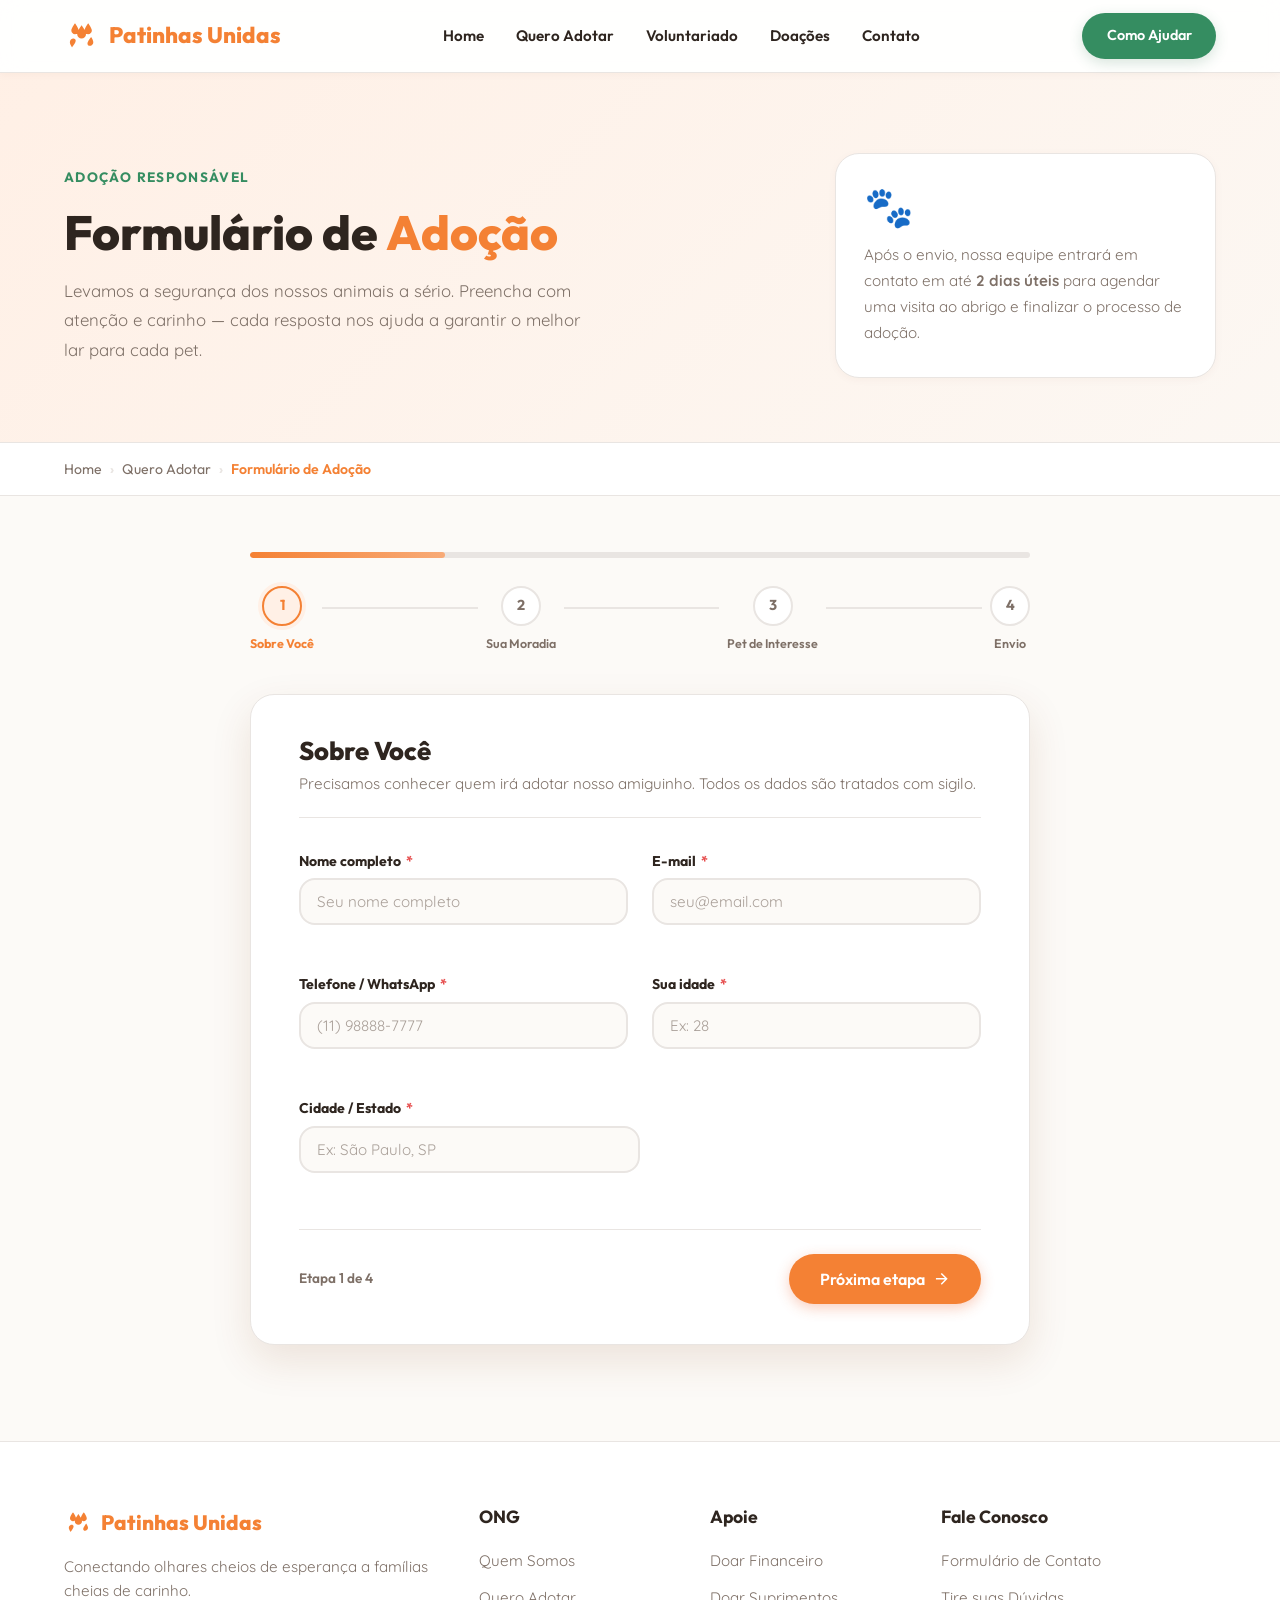
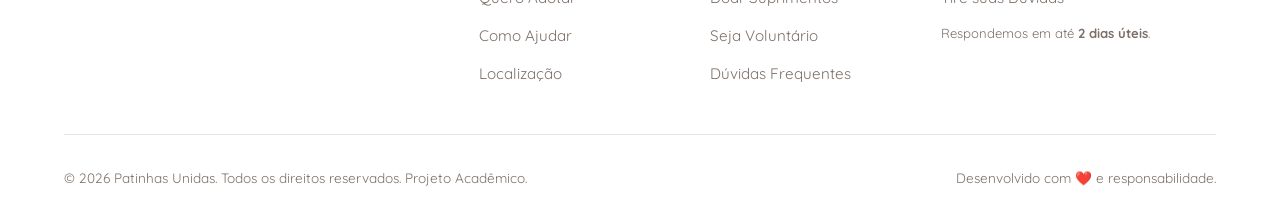
==== commit b51b8e02: "feat(dia6): cria pagina de doacoes e remove informacoes de contato do site - Adiciona doacoes.html c" ====
--- a/adotar.html
+++ b/adotar.html
@@ -633,11 +633,11 @@
 
                 <div>
                     <h4 class="footer-heading">Fale Conosco</h4>
-                    <div class="footer-contact-info">
-                        <div class="footer-contact-item"><span>📞</span> +55 (11) 98888-7777</div>
-                        <div class="footer-contact-item"><span>✉️</span> contato@patinhasunidas.org.br</div>
-                        <div class="footer-contact-item"><span>📍</span> São Paulo, SP, Brasil</div>
-                    </div>
+                    <ul class="footer-links">
+                        <li><a href="contato.html">Formulário de Contato</a></li>
+                        <li><a href="contato.html">Tire suas Dúvidas</a></li>
+                    </ul>
+                    <p style="font-size: 0.82rem; color: var(--text-muted); margin-top: 0.75rem; line-height: 1.6;">Respondemos em até <strong>2 dias úteis</strong>.</p>
                 </div>
             </div>
 
--- a/css/pages.css
+++ b/css/pages.css
@@ -275,29 +275,6 @@
     width: 100%;
 }
 
-/* --- Seção de Destaque Animais na Home --- */
-.featured-section {
-    padding: 6rem 0;
-}
-
-.featured-header {
-    display: flex;
-    justify-content: space-between;
-    align-items: flex-end;
-    margin-bottom: 3.5rem;
-}
-
-.featured-header-text {
-    display: flex;
-    flex-direction: column;
-    gap: 0.5rem;
-}
-
-.featured-grid {
-    display: grid;
-    grid-template-columns: repeat(3, 1fr);
-    gap: 2rem;
-}
 
 /* ==========================================================================
    RESPONSIVIDADE DAS PÁGINAS
@@ -338,9 +315,6 @@
         grid-template-columns: 1fr;
     }
 
-    .featured-grid {
-        grid-template-columns: 1fr 1fr;
-    }
 }
 
 @media (max-width: 768px) {
@@ -357,19 +331,6 @@
         width: 100%;
     }
 
-    .featured-grid {
-        grid-template-columns: 1fr;
-    }
-
-    .featured-header {
-        flex-direction: column;
-        align-items: flex-start;
-        gap: 1.5rem;
-    }
-
-    .featured-header .btn {
-        width: 100%;
-    }
 }
 
 /* ==========================================================================
@@ -654,19 +615,6 @@
     transform: scale(1.04);
 }
 
-.animal-placeholder {
-    width: 100%;
-    aspect-ratio: 4 / 3;
-    display: flex;
-    align-items: center;
-    justify-content: center;
-}
-
-.placeholder-icon {
-    font-size: 4.5rem;
-    filter: drop-shadow(0 2px 6px rgba(0, 0, 0, 0.12));
-    user-select: none;
-}
 
 /* Paleta de gradientes para os placeholders */
 .ph-orange    { background: linear-gradient(135deg, hsl(24, 100%, 90%), hsl(24, 90%, 76%)); }
@@ -701,10 +649,6 @@
     color: #fff;
 }
 
-.status-adotado {
-    background-color: hsl(24, 10%, 50%);
-    color: #fff;
-}
 
 /* Corpo do card */
 .animal-card-body {
@@ -757,19 +701,6 @@
     font-size: 0.88rem;
 }
 
-.btn-adopted {
-    width: 100%;
-    padding: 0.65rem 1rem;
-    font-size: 0.88rem;
-    font-family: var(--font-heading);
-    font-weight: 600;
-    background-color: var(--bg-main);
-    color: var(--text-muted);
-    border: 2px solid var(--border-color);
-    border-radius: var(--radius-full);
-    cursor: not-allowed;
-    margin-top: auto;
-}
 
 /* --- Estado: Nenhum Resultado --- */
 .no-results {
@@ -2039,4 +1970,949 @@
     }
 
     .success-actions .btn { width: 100%; }
+}
+
+/* ==========================================================================
+   PÁGINA: VOLUNTARIADO
+   ========================================================================== */
+
+/* --- Hero --- */
+.volunteer-hero {
+    background: linear-gradient(135deg, var(--secondary-light) 0%, hsl(150, 40%, 97%) 60%, var(--bg-main) 100%);
+    padding: 5rem 0 4rem;
+    border-bottom: 1px solid var(--border-color);
+}
+
+.volunteer-hero-container {
+    display: grid;
+    grid-template-columns: 1.4fr 0.6fr;
+    align-items: center;
+    gap: 4rem;
+}
+
+.volunteer-hero-content {
+    display: flex;
+    flex-direction: column;
+    gap: 1.25rem;
+}
+
+.volunteer-hero-title {
+    font-size: 3rem;
+    font-weight: 800;
+    line-height: 1.15;
+}
+
+.volunteer-hero-title span { color: var(--secondary); }
+
+.volunteer-hero-desc {
+    color: var(--text-muted);
+    font-size: 1.05rem;
+    line-height: 1.75;
+    max-width: 520px;
+}
+
+.volunteer-hero-badges {
+    display: flex;
+    flex-direction: column;
+    gap: 1rem;
+}
+
+.vol-badge-item {
+    background-color: var(--bg-card);
+    border-radius: var(--radius-md);
+    padding: 1.1rem 1.4rem;
+    border: 1px solid var(--border-color);
+    box-shadow: var(--shadow-sm);
+    display: flex;
+    align-items: center;
+    gap: 1rem;
+    transition: box-shadow var(--transition-fast), transform var(--transition-fast);
+}
+
+.vol-badge-item:hover {
+    box-shadow: var(--shadow-md);
+    transform: translateY(-2px);
+}
+
+.vol-badge-icon { font-size: 1.75rem; line-height: 1; flex-shrink: 0; }
+
+.vol-badge-text { display: flex; flex-direction: column; gap: 0.15rem; }
+
+.vol-badge-value {
+    font-family: var(--font-heading);
+    font-size: 1.2rem;
+    font-weight: 800;
+    color: var(--secondary);
+    line-height: 1.1;
+}
+
+.vol-badge-label {
+    font-size: 0.78rem;
+    color: var(--text-muted);
+    font-weight: 600;
+}
+
+/* --- Seção cabeçalho centralizado (reusável) --- */
+.section-header-centered {
+    text-align: center;
+    max-width: 640px;
+    margin: 0 auto 3.5rem;
+    display: flex;
+    flex-direction: column;
+    gap: 0.5rem;
+}
+
+/* --- Atividades --- */
+.activities-section {
+    padding: 6rem 0;
+}
+
+.activities-grid {
+    display: grid;
+    grid-template-columns: repeat(4, 1fr);
+    gap: 1.5rem;
+}
+
+.activity-card {
+    background-color: var(--bg-card);
+    border-radius: var(--radius-lg);
+    padding: 2rem 1.75rem;
+    border: 1px solid var(--border-color);
+    box-shadow: var(--shadow-sm);
+    display: flex;
+    flex-direction: column;
+    gap: 1rem;
+    transition: transform var(--transition-fast), box-shadow var(--transition-fast);
+}
+
+.activity-card:hover {
+    transform: translateY(-5px);
+    box-shadow: var(--shadow-md);
+}
+
+.activity-icon {
+    width: 3.5rem;
+    height: 3.5rem;
+    border-radius: var(--radius-md);
+    display: flex;
+    align-items: center;
+    justify-content: center;
+    font-size: 1.75rem;
+    flex-shrink: 0;
+}
+
+.activity-icon-clean { background-color: var(--primary-light); }
+.activity-icon-water { background-color: hsl(205, 70%, 91%); }
+.activity-icon-meds  { background-color: hsl(350, 70%, 93%); }
+.activity-icon-love  { background-color: hsl(45, 95%, 91%); }
+
+.activity-card h3 { font-size: 1.15rem; }
+
+.activity-card p {
+    color: var(--text-muted);
+    font-size: 0.93rem;
+    line-height: 1.65;
+    flex: 1;
+}
+
+.activity-tag {
+    display: inline-block;
+    padding: 0.25rem 0.8rem;
+    border-radius: var(--radius-full);
+    background-color: var(--secondary-light);
+    color: var(--secondary);
+    font-family: var(--font-heading);
+    font-size: 0.72rem;
+    font-weight: 700;
+    text-transform: uppercase;
+    letter-spacing: 0.05em;
+    margin-top: auto;
+    width: fit-content;
+}
+
+/* --- Como Funciona --- */
+.how-section {
+    padding: 6rem 0;
+    background-color: var(--secondary-light);
+    transition: background-color var(--transition-smooth);
+}
+
+.how-steps {
+    display: grid;
+    grid-template-columns: repeat(3, 1fr);
+    gap: 3rem;
+    margin-top: 0;
+    position: relative;
+}
+
+.how-steps::before {
+    content: '';
+    position: absolute;
+    top: 1.75rem;
+    left: calc(16.66% + 1.75rem);
+    right: calc(16.66% + 1.75rem);
+    height: 2px;
+    background: linear-gradient(90deg, var(--secondary), hsl(150, 45%, 65%));
+    opacity: 0.4;
+}
+
+.how-step {
+    display: flex;
+    flex-direction: column;
+    gap: 1rem;
+    text-align: center;
+    align-items: center;
+    position: relative;
+}
+
+.how-step-num {
+    width: 3.5rem;
+    height: 3.5rem;
+    border-radius: 50%;
+    background-color: var(--secondary);
+    color: #fff;
+    font-family: var(--font-heading);
+    font-size: 1.25rem;
+    font-weight: 800;
+    display: flex;
+    align-items: center;
+    justify-content: center;
+    flex-shrink: 0;
+    box-shadow: 0 4px 14px rgba(56, 122, 87, 0.3);
+    position: relative;
+    z-index: 1;
+}
+
+.how-step h3 { font-size: 1.15rem; }
+
+.how-step p {
+    color: var(--text-muted);
+    font-size: 0.93rem;
+    line-height: 1.65;
+}
+
+/* --- Formulário de Voluntário --- */
+.volunteer-form-section {
+    padding: 5rem 0 6rem;
+}
+
+.volunteer-form-container {
+    max-width: 700px;
+    margin: 0 auto;
+}
+
+.volunteer-form-card {
+    background-color: var(--bg-card);
+    border-radius: var(--radius-lg);
+    padding: 2.5rem 3rem;
+    box-shadow: var(--shadow-lg);
+    border: 1px solid var(--border-color);
+}
+
+/* --- Pills de disponibilidade (checkboxes) --- */
+.days-grid {
+    display: flex;
+    flex-wrap: wrap;
+    gap: 0.6rem;
+    padding: 0.25rem 0;
+}
+
+.day-pill {
+    padding: 0.5rem 1.1rem;
+    border: 2px solid var(--border-color);
+    border-radius: var(--radius-full);
+    cursor: pointer;
+    font-family: var(--font-heading);
+    font-size: 0.85rem;
+    font-weight: 600;
+    color: var(--text-muted);
+    transition: border-color var(--transition-fast), color var(--transition-fast), background-color var(--transition-fast);
+    user-select: none;
+    display: inline-flex;
+    align-items: center;
+}
+
+.day-pill input[type="checkbox"] {
+    display: none;
+}
+
+.day-pill:hover {
+    border-color: var(--secondary);
+    color: var(--secondary);
+    background-color: var(--secondary-light);
+}
+
+.day-pill:has(input:checked) {
+    background-color: var(--secondary);
+    border-color: var(--secondary);
+    color: #fff;
+}
+
+/* --- Responsividade: Voluntariado --- */
+@media (max-width: 992px) {
+    .volunteer-hero-container {
+        grid-template-columns: 1fr;
+        gap: 2.5rem;
+    }
+
+    .volunteer-hero-badges {
+        flex-direction: row;
+        flex-wrap: wrap;
+    }
+
+    .vol-badge-item { flex: 1; min-width: 160px; }
+
+    .activities-grid { grid-template-columns: repeat(2, 1fr); }
+
+    .how-steps { grid-template-columns: 1fr; }
+
+    .how-steps::before { display: none; }
+}
+
+@media (max-width: 768px) {
+    .volunteer-hero-title { font-size: 2.4rem; }
+
+    .volunteer-form-card { padding: 2rem 1.5rem; }
+
+    .activities-grid { grid-template-columns: 1fr; }
+
+    .volunteer-hero-badges { flex-direction: column; }
+}
+
+/* ==========================================================================
+   PÁGINA: CONTATO
+   ========================================================================== */
+
+/* --- Hero --- */
+.contact-hero {
+    background: linear-gradient(135deg, var(--primary-light) 0%, hsl(30, 60%, 97%) 100%);
+    padding: 4.5rem 0 3.5rem;
+    border-bottom: 1px solid var(--border-color);
+    text-align: center;
+}
+
+.contact-hero-content {
+    display: flex;
+    flex-direction: column;
+    gap: 1rem;
+    align-items: center;
+    max-width: 620px;
+    margin: 0 auto;
+}
+
+.contact-hero-title {
+    font-size: 3rem;
+    font-weight: 800;
+    line-height: 1.15;
+}
+
+.contact-hero-title span { color: var(--primary); }
+
+.contact-hero-desc {
+    color: var(--text-muted);
+    font-size: 1.05rem;
+    line-height: 1.75;
+}
+
+/* --- Seção Principal --- */
+.contact-main-section {
+    padding: 4rem 0 6rem;
+}
+
+
+.contact-form-card {
+    background-color: var(--bg-card);
+    border-radius: var(--radius-lg);
+    padding: 2.5rem;
+    box-shadow: var(--shadow-lg);
+    border: 1px solid var(--border-color);
+}
+
+.contact-form-header {
+    margin-bottom: 2rem;
+    padding-bottom: 1.25rem;
+    border-bottom: 1px solid var(--border-color);
+}
+
+.contact-form-title {
+    font-size: 1.6rem;
+    font-weight: 800;
+    margin-bottom: 0.35rem;
+}
+
+.contact-form-desc {
+    color: var(--text-muted);
+    font-size: 0.93rem;
+    line-height: 1.65;
+}
+
+/* --- Responsividade: Contato --- */
+@media (max-width: 992px) {
+    .contact-hero-title { font-size: 2.4rem; }
+}
+
+@media (max-width: 768px) {
+    .contact-hero-title { font-size: 2rem; }
+    .contact-form-card { padding: 2rem 1.5rem; }
+}
+
+/* ==========================================================================
+   PÁGINA: DOAÇÕES
+   ========================================================================== */
+
+/* --- Layout centralizado para contato.html --- */
+.contact-form-centered {
+    max-width: 700px;
+    margin: 0 auto;
+}
+
+/* --- Card de doação financeira (substitui PIX) --- */
+.financial-donation-card {
+    max-width: 760px;
+    margin: 0 auto;
+    background-color: var(--bg-card);
+    border-radius: var(--radius-lg);
+    box-shadow: var(--shadow-md);
+    border: 1px solid var(--border-color);
+    padding: 2.5rem 3rem;
+    display: flex;
+    align-items: flex-start;
+    gap: 2rem;
+}
+
+.fin-don-icon {
+    font-size: 3rem;
+    line-height: 1;
+    flex-shrink: 0;
+    background-color: var(--primary-light);
+    width: 5rem;
+    height: 5rem;
+    border-radius: var(--radius-lg);
+    display: flex;
+    align-items: center;
+    justify-content: center;
+}
+
+.fin-don-content {
+    flex: 1;
+    display: flex;
+    flex-direction: column;
+    gap: 1rem;
+}
+
+.fin-don-content h3 {
+    font-size: 1.35rem;
+    font-weight: 800;
+}
+
+.fin-don-steps {
+    list-style: none;
+    padding: 0;
+    margin: 0;
+    display: flex;
+    flex-direction: column;
+    gap: 0.65rem;
+    counter-reset: steps;
+}
+
+.fin-don-steps li {
+    font-size: 0.95rem;
+    color: var(--text-muted);
+    line-height: 1.65;
+    padding-left: 1.75rem;
+    position: relative;
+    counter-increment: steps;
+}
+
+.fin-don-steps li::before {
+    content: counter(steps);
+    position: absolute;
+    left: 0;
+    top: 0.1rem;
+    width: 1.2rem;
+    height: 1.2rem;
+    border-radius: 50%;
+    background-color: var(--primary);
+    color: #fff;
+    font-family: var(--font-heading);
+    font-size: 0.68rem;
+    font-weight: 800;
+    display: flex;
+    align-items: center;
+    justify-content: center;
+}
+
+.fin-don-cta {
+    flex-shrink: 0;
+    align-self: center;
+    white-space: nowrap;
+}
+
+@media (max-width: 768px) {
+    .financial-donation-card {
+        flex-direction: column;
+        padding: 2rem 1.5rem;
+        gap: 1.5rem;
+    }
+    .fin-don-cta { width: 100%; text-align: center; }
+}
+
+/* --- Hero --- */
+.donation-hero {
+    background: linear-gradient(135deg, var(--primary-light) 0%, hsl(30, 60%, 97%) 100%);
+    padding: 5rem 0 4rem;
+    border-bottom: 1px solid var(--border-color);
+}
+
+.donation-hero-container {
+    display: grid;
+    grid-template-columns: 1.4fr 0.6fr;
+    align-items: center;
+    gap: 4rem;
+}
+
+.donation-hero-content {
+    display: flex;
+    flex-direction: column;
+    gap: 1.25rem;
+}
+
+.donation-hero-title {
+    font-size: 3rem;
+    font-weight: 800;
+    line-height: 1.15;
+}
+
+.donation-hero-title span { color: var(--primary); }
+
+.donation-hero-desc {
+    color: var(--text-muted);
+    font-size: 1.05rem;
+    line-height: 1.75;
+    max-width: 520px;
+}
+
+.donation-hero-stats {
+    display: flex;
+    flex-direction: column;
+    gap: 1rem;
+}
+
+.don-stat-item {
+    background-color: var(--bg-card);
+    border-radius: var(--radius-md);
+    padding: 1.1rem 1.4rem;
+    border: 1px solid var(--border-color);
+    box-shadow: var(--shadow-sm);
+    display: flex;
+    align-items: center;
+    gap: 1rem;
+    transition: box-shadow var(--transition-fast), transform var(--transition-fast);
+}
+
+.don-stat-item:hover {
+    box-shadow: var(--shadow-md);
+    transform: translateY(-2px);
+}
+
+.don-stat-icon { font-size: 1.75rem; line-height: 1; flex-shrink: 0; }
+
+.don-stat-text { display: flex; flex-direction: column; gap: 0.15rem; }
+
+.don-stat-value {
+    font-family: var(--font-heading);
+    font-size: 1.25rem;
+    font-weight: 800;
+    color: var(--primary);
+    line-height: 1.1;
+}
+
+.don-stat-label {
+    font-size: 0.78rem;
+    color: var(--text-muted);
+    font-weight: 600;
+}
+
+/* --- Seção Transparência --- */
+.transparency-section {
+    padding: 6rem 0;
+    background-color: var(--bg-card);
+    border-bottom: 1px solid var(--border-color);
+}
+
+.transparency-grid {
+    display: grid;
+    grid-template-columns: 1fr 1fr;
+    gap: 5rem;
+    align-items: center;
+}
+
+.transparency-content {
+    display: flex;
+    flex-direction: column;
+    gap: 1.25rem;
+}
+
+.transparency-breakdown {
+    background-color: var(--bg-main);
+    border-radius: var(--radius-lg);
+    padding: 2.25rem;
+    border: 1px solid var(--border-color);
+}
+
+.breakdown-title {
+    font-size: 1.15rem;
+    font-weight: 700;
+    margin-bottom: 1.75rem;
+    color: var(--text-main);
+}
+
+.breakdown-list {
+    display: flex;
+    flex-direction: column;
+    gap: 1.25rem;
+}
+
+.breakdown-item { display: flex; flex-direction: column; gap: 0.5rem; }
+
+.breakdown-bar-area {
+    display: flex;
+    justify-content: space-between;
+    align-items: center;
+}
+
+.breakdown-label {
+    font-family: var(--font-heading);
+    font-size: 0.88rem;
+    font-weight: 600;
+    color: var(--text-main);
+}
+
+.breakdown-pct {
+    font-family: var(--font-heading);
+    font-size: 0.88rem;
+    font-weight: 800;
+    color: var(--text-muted);
+}
+
+.breakdown-track {
+    height: 8px;
+    background-color: var(--border-color);
+    border-radius: var(--radius-full);
+    overflow: hidden;
+}
+
+.breakdown-fill {
+    height: 100%;
+    border-radius: var(--radius-full);
+}
+
+.breakdown-note {
+    font-size: 0.75rem;
+    color: var(--text-muted);
+    font-style: italic;
+    margin-top: 1rem;
+}
+
+/* --- Seção PIX --- */
+.pix-section {
+    padding: 6rem 0;
+    background-color: var(--bg-main);
+    border-bottom: 1px solid var(--border-color);
+}
+
+
+/* --- Seção Necessidades Físicas --- */
+.needs-section {
+    padding: 6rem 0;
+    background-color: var(--bg-card);
+}
+
+.needs-grid {
+    display: grid;
+    grid-template-columns: repeat(5, 1fr);
+    gap: 1.25rem;
+}
+
+.need-card {
+    background-color: var(--bg-main);
+    border-radius: var(--radius-lg);
+    border: 1px solid var(--border-color);
+    overflow: hidden;
+    box-shadow: var(--shadow-sm);
+    display: flex;
+    flex-direction: column;
+    transition: transform var(--transition-fast), box-shadow var(--transition-fast), border-color var(--transition-fast);
+}
+
+.need-card:hover {
+    transform: translateY(-5px);
+    box-shadow: var(--shadow-md);
+    border-color: hsl(24, 90%, 82%);
+}
+
+.need-card-icon {
+    width: 100%;
+    padding: 1.75rem 0;
+    display: flex;
+    align-items: center;
+    justify-content: center;
+    font-size: 2.5rem;
+    flex-shrink: 0;
+}
+
+.need-icon-food     { background-color: var(--primary-light); }
+.need-icon-meds     { background-color: hsl(350, 70%, 93%); }
+.need-icon-blankets { background-color: hsl(210, 60%, 92%); }
+.need-icon-clean    { background-color: var(--secondary-light); }
+.need-icon-vet      { background-color: hsl(45, 95%, 91%); }
+
+.need-card-body {
+    padding: 1.25rem;
+    display: flex;
+    flex-direction: column;
+    gap: 0.75rem;
+    flex: 1;
+}
+
+.need-card-header {
+    display: flex;
+    flex-direction: column;
+    gap: 0.4rem;
+}
+
+.need-card-body h3 {
+    font-size: 1.05rem;
+    font-weight: 800;
+    color: var(--text-main);
+}
+
+.need-urgency {
+    display: inline-block;
+    padding: 0.2rem 0.7rem;
+    border-radius: var(--radius-full);
+    font-family: var(--font-heading);
+    font-size: 0.68rem;
+    font-weight: 700;
+    text-transform: uppercase;
+    letter-spacing: 0.05em;
+    width: fit-content;
+}
+
+.need-urgency-critical {
+    background-color: hsl(350, 80%, 94%);
+    color: hsl(350, 65%, 48%);
+}
+
+.need-urgency-high {
+    background-color: var(--primary-light);
+    color: var(--primary);
+}
+
+.need-urgency-medium {
+    background-color: hsl(210, 60%, 92%);
+    color: hsl(210, 55%, 38%);
+}
+
+.need-urgency-ongoing {
+    background-color: var(--secondary-light);
+    color: var(--secondary);
+}
+
+.need-card-body p {
+    color: var(--text-muted);
+    font-size: 0.875rem;
+    line-height: 1.65;
+}
+
+.need-examples {
+    list-style: none;
+    padding: 0;
+    margin: 0;
+    display: flex;
+    flex-direction: column;
+    gap: 0.3rem;
+    margin-top: auto;
+    padding-top: 0.5rem;
+    border-top: 1px solid var(--border-color);
+}
+
+.need-examples li {
+    font-size: 0.8rem;
+    color: var(--text-muted);
+    display: flex;
+    align-items: flex-start;
+    gap: 0.4rem;
+    line-height: 1.5;
+}
+
+.need-examples li::before {
+    content: '✓';
+    color: var(--secondary);
+    font-weight: 700;
+    flex-shrink: 0;
+    font-size: 0.75rem;
+    margin-top: 0.05rem;
+}
+
+/* --- Seção Entrega --- */
+.delivery-section {
+    padding: 6rem 0;
+    background-color: var(--secondary-light);
+    border-top: 1px solid hsl(150, 40%, 88%);
+    border-bottom: 1px solid hsl(150, 40%, 88%);
+}
+
+.delivery-content {
+    max-width: 760px;
+    margin: 0 auto;
+}
+
+.delivery-steps {
+    display: flex;
+    flex-direction: column;
+    margin-bottom: 3rem;
+}
+
+.delivery-step {
+    display: flex;
+    gap: 1.5rem;
+    align-items: flex-start;
+    padding: 1.5rem 0;
+    border-bottom: 1px solid hsl(150, 40%, 85%);
+}
+
+.delivery-step:last-child { border-bottom: none; }
+
+.delivery-step-num {
+    width: 3rem;
+    height: 3rem;
+    border-radius: 50%;
+    background-color: var(--secondary);
+    color: #fff;
+    font-family: var(--font-heading);
+    font-size: 1.15rem;
+    font-weight: 800;
+    display: flex;
+    align-items: center;
+    justify-content: center;
+    flex-shrink: 0;
+    box-shadow: 0 4px 12px rgba(56, 122, 87, 0.3);
+}
+
+.delivery-step-info {
+    display: flex;
+    flex-direction: column;
+    gap: 0.4rem;
+    padding-top: 0.4rem;
+}
+
+.delivery-step-info h3 { font-size: 1.1rem; }
+
+.delivery-step-info p {
+    color: var(--text-muted);
+    font-size: 0.93rem;
+    line-height: 1.65;
+}
+
+.delivery-cta {
+    text-align: center;
+    display: flex;
+    flex-direction: column;
+    align-items: center;
+    gap: 1.25rem;
+}
+
+.delivery-cta-label {
+    font-family: var(--font-heading);
+    font-size: 0.95rem;
+    font-weight: 600;
+    color: var(--text-muted);
+}
+
+
+/* --- CTA Final --- */
+.donation-cta-section {
+    padding: 5rem 0;
+    background: linear-gradient(135deg, var(--primary-light) 0%, hsl(30, 60%, 97%) 100%);
+    border-top: 1px solid var(--border-color);
+}
+
+.donation-cta-container {
+    display: flex;
+    align-items: center;
+    justify-content: space-between;
+    gap: 3rem;
+}
+
+.donation-cta-text {
+    display: flex;
+    flex-direction: column;
+    gap: 0.75rem;
+    max-width: 580px;
+}
+
+.donation-cta-text h2 { font-size: 2.4rem; font-weight: 800; }
+.donation-cta-text h2 span { color: var(--primary); }
+.donation-cta-text p { color: var(--text-muted); font-size: 1.05rem; line-height: 1.7; }
+
+.donation-cta-actions {
+    display: flex;
+    flex-direction: column;
+    gap: 0.75rem;
+    align-items: center;
+    flex-shrink: 0;
+}
+
+.donation-cta-actions .btn { min-width: 230px; }
+
+/* --- Responsividade: Doações --- */
+@media (max-width: 1100px) {
+    .needs-grid { grid-template-columns: repeat(3, 1fr); }
+}
+
+@media (max-width: 992px) {
+    .donation-hero-container {
+        grid-template-columns: 1fr;
+        gap: 2.5rem;
+    }
+
+    .donation-hero-stats {
+        flex-direction: row;
+        flex-wrap: wrap;
+    }
+
+    .don-stat-item { flex: 1; min-width: 160px; }
+
+    .transparency-grid {
+        grid-template-columns: 1fr;
+        gap: 3rem;
+    }
+
+    .donation-cta-container {
+        flex-direction: column;
+        text-align: center;
+    }
+
+    .donation-cta-text { max-width: 100%; }
+
+    .donation-cta-actions .btn {
+        width: 100%;
+        max-width: 380px;
+    }
+}
+
+@media (max-width: 768px) {
+    .donation-hero-title { font-size: 2.4rem; }
+
+    .donation-hero-stats { flex-direction: column; }
+
+    .needs-grid { grid-template-columns: repeat(2, 1fr); }
+
+    .donation-cta-text h2 { font-size: 2rem; }
+}
+
+@media (max-width: 480px) {
+    .donation-hero-title { font-size: 2rem; }
+    .needs-grid { grid-template-columns: 1fr; }
 }
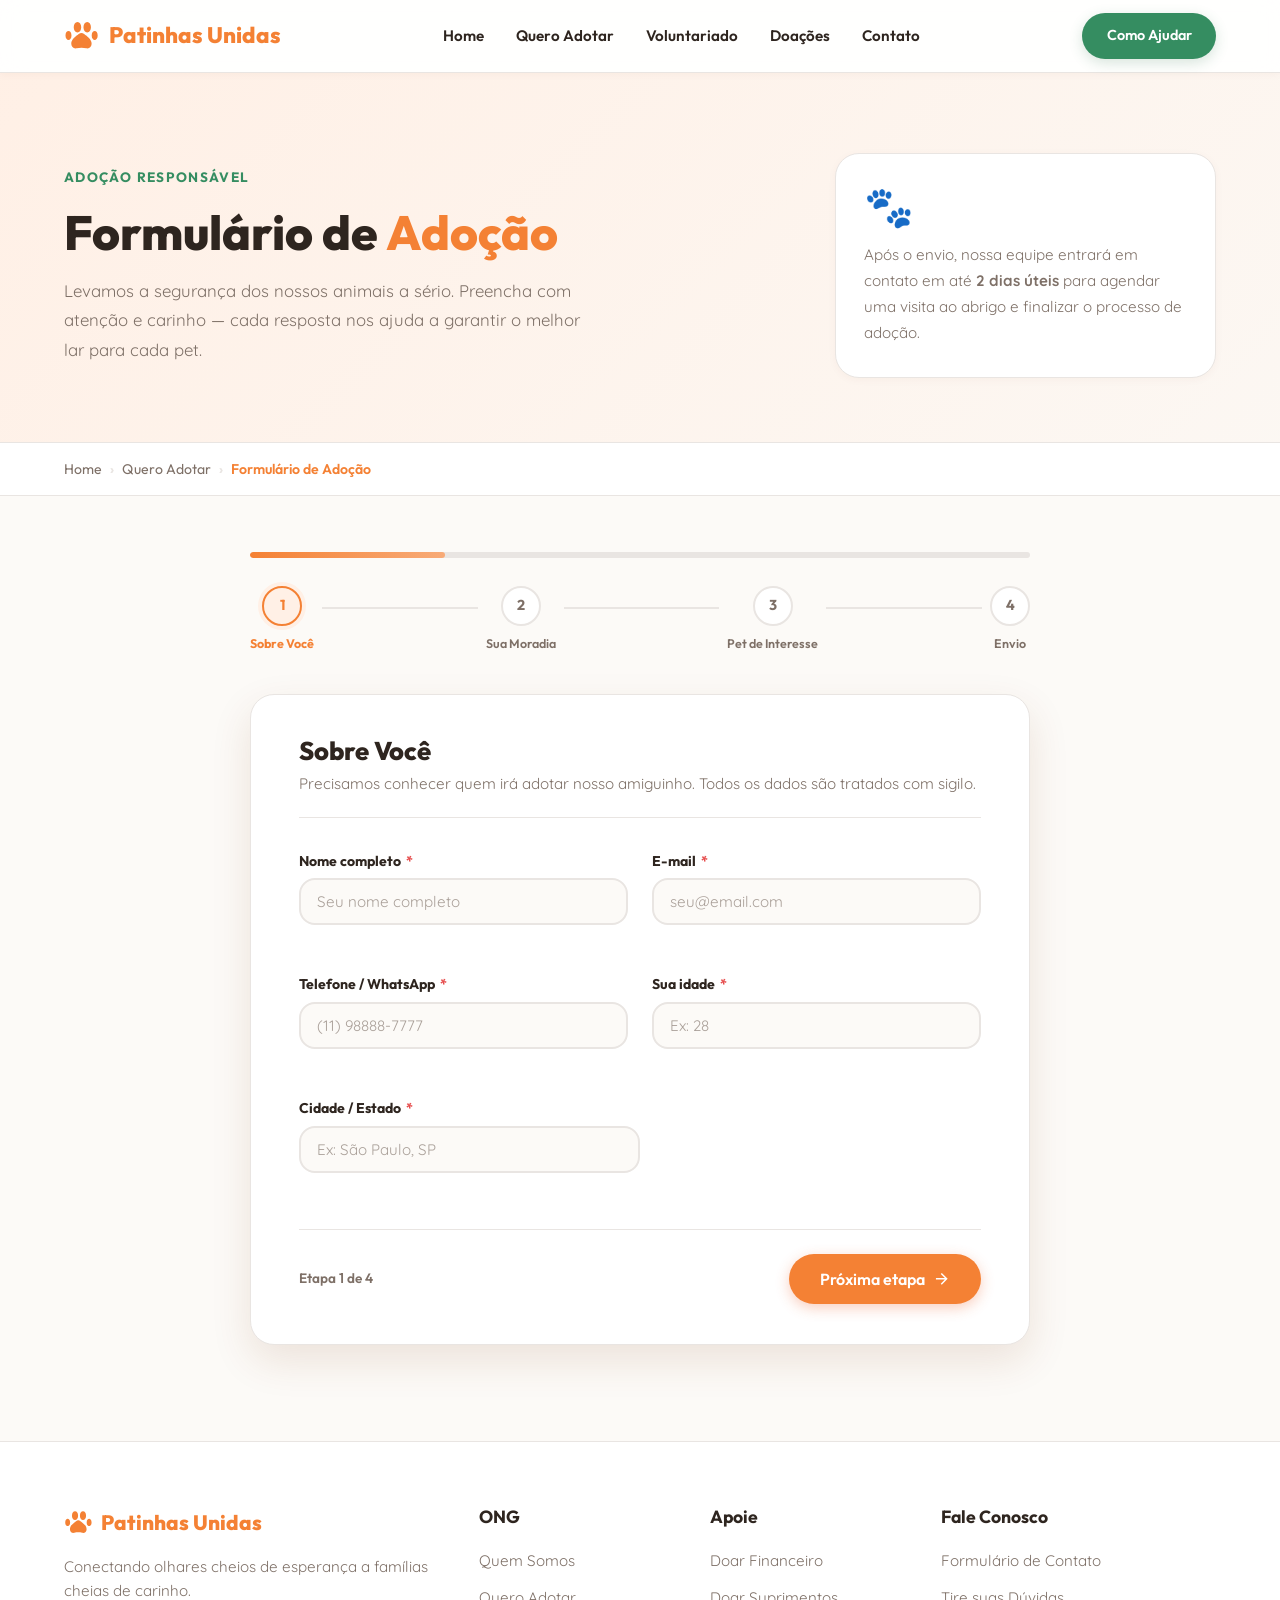
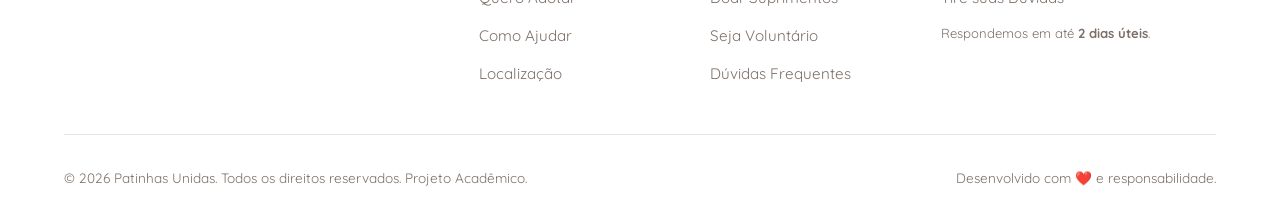
==== commit d4152c45: "feat(logo): substitui icone do header e footer por patinha centralizada" ====
--- a/adotar.html
+++ b/adotar.html
@@ -18,8 +18,8 @@
     <header class="site-header" id="main-header">
         <div class="container header-container">
             <a href="index.html" class="logo-area" aria-label="Voltar para a página inicial">
-                <svg viewBox="0 0 24 24" xmlns="http://www.w3.org/2000/svg">
-                    <path d="M12 14c-1.66 0-3-1.34-3-3 0-2 3-6 3-6s3 4 3 6c0 1.66-1.34 3-3 3zm-4.5-3c-1.38 0-2.5-1.12-2.5-2.5 0-1.67 2.5-5 2.5-5s2.5 3.33 2.5 5c0 1.38-1.12 2.5-2.5 2.5zm9 0c-1.38 0-2.5-1.12-2.5-2.5 0-1.67 2.5-5 2.5-5s2.5 3.33 2.5 5c0 1.38-1.12 2.5-2.5 2.5zM4 16.5c0-1.38 1.12-2.5 2.5-2.5.83 0 1.5.67 1.5 1.5 0 1.38-2.5 4.5-2.5 4.5s-1.5-2.12-1.5-3.5zm16 0c0 1.38-1.12 2.5-2.5 2.5-.83 0-1.5-.67-1.5-1.5 0-1.38 2.5-4.5 2.5-4.5s1.5 2.12 1.5 3.5z"/>
+                <svg viewBox="60 40 470 400" xmlns="http://www.w3.org/2000/svg">
+                    <path d="M80 240C80 200 100 180 120 180C140 180 160 200 160 240C160 280 140 300 120 300C100 300 80 280 80 240ZM190 130C190 90 210 60 240 60C270 60 290 90 290 130C290 170 270 200 240 200C210 200 190 170 190 130ZM320 130C320 90 340 60 370 60C400 60 420 90 420 130C420 170 400 200 370 200C340 200 320 170 320 130ZM430 240C430 200 450 180 470 180C490 180 510 200 510 240C510 280 490 300 470 300C450 300 430 280 430 240ZM157 350C157 290 217 250 257 220C282 200 304 200 329 220C369 250 429 290 429 350C429 390 397 420 357 410C317 400 269 400 229 410C189 420 157 390 157 350Z"/>
                 </svg>
                 <span>Patinhas Unidas</span>
             </a>
@@ -603,8 +603,8 @@
             <div class="footer-grid">
                 <div class="footer-brand">
                     <div class="footer-logo">
-                        <svg viewBox="0 0 24 24" xmlns="http://www.w3.org/2000/svg">
-                            <path d="M12 14c-1.66 0-3-1.34-3-3 0-2 3-6 3-6s3 4 3 6c0 1.66-1.34 3-3 3zm-4.5-3c-1.38 0-2.5-1.12-2.5-2.5 0-1.67 2.5-5 2.5-5s2.5 3.33 2.5 5c0 1.38-1.12 2.5-2.5 2.5zm9 0c-1.38 0-2.5-1.12-2.5-2.5 0-1.67 2.5-5 2.5-5s2.5 3.33 2.5 5c0 1.38-1.12 2.5-2.5 2.5zM4 16.5c0-1.38 1.12-2.5 2.5-2.5.83 0 1.5.67 1.5 1.5 0 1.38-2.5 4.5-2.5 4.5s-1.5-2.12-1.5-3.5zm16 0c0 1.38-1.12 2.5-2.5 2.5-.83 0-1.5-.67-1.5-1.5 0-1.38 2.5-4.5 2.5-4.5s1.5 2.12 1.5 3.5z"/>
+                        <svg viewBox="60 40 470 400" xmlns="http://www.w3.org/2000/svg">
+                            <path d="M80 240C80 200 100 180 120 180C140 180 160 200 160 240C160 280 140 300 120 300C100 300 80 280 80 240ZM190 130C190 90 210 60 240 60C270 60 290 90 290 130C290 170 270 200 240 200C210 200 190 170 190 130ZM320 130C320 90 340 60 370 60C400 60 420 90 420 130C420 170 400 200 370 200C340 200 320 170 320 130ZM430 240C430 200 450 180 470 180C490 180 510 200 510 240C510 280 490 300 470 300C450 300 430 280 430 240ZM157 350C157 290 217 250 257 220C282 200 304 200 329 220C369 250 429 290 429 350C429 390 397 420 357 410C317 400 269 400 229 410C189 420 157 390 157 350Z"/>
                         </svg>
                         <span>Patinhas Unidas</span>
                     </div>
